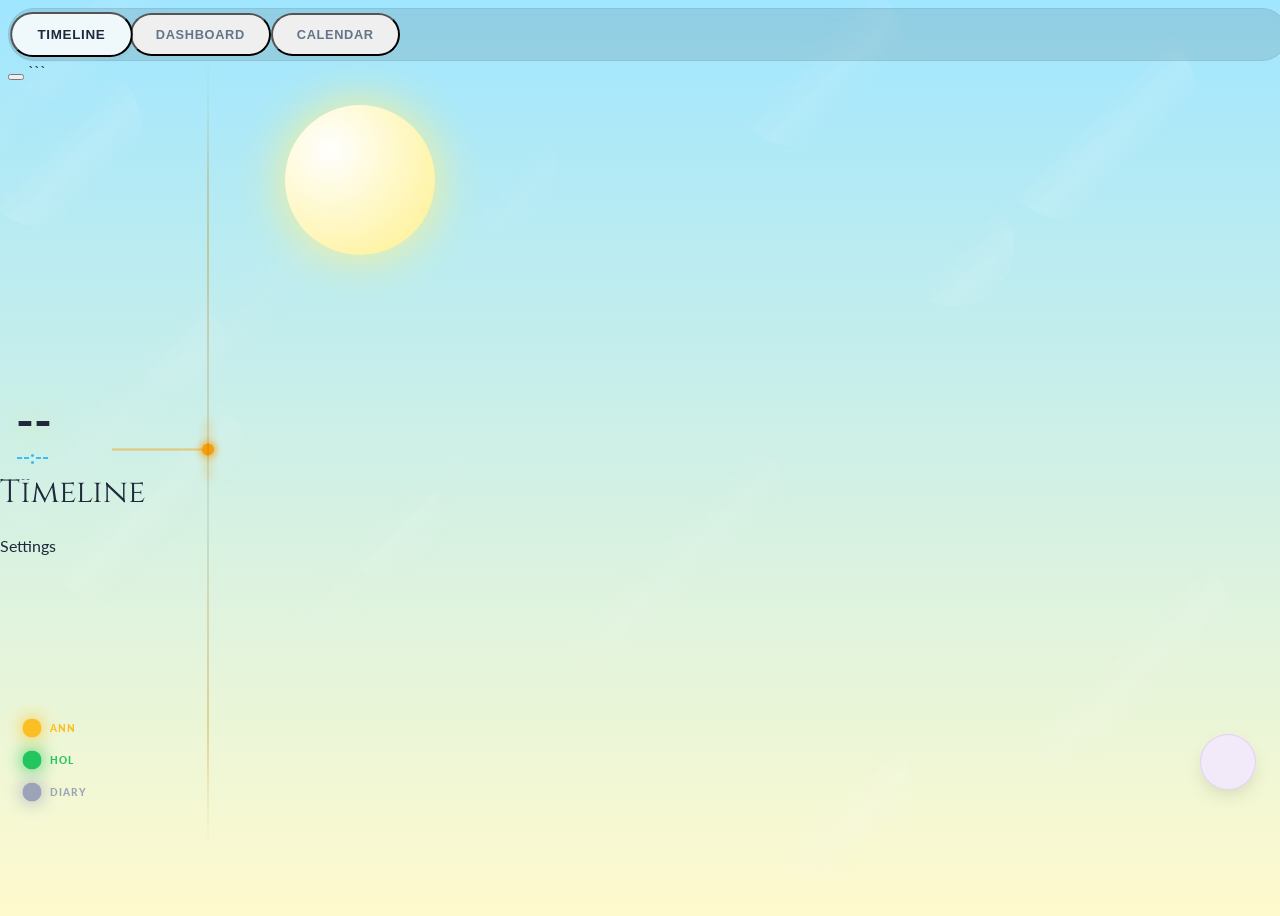
==== index.html @ 4c0bd3fd "Add files via upload" ====
<!DOCTYPE html>
<html lang="zh-CN" class="overflow-x-hidden">
<head>
    <meta charset="UTF-8">
    <meta name="viewport" content="width=device-width, initial-scale=1.0, maximum-scale=1.0, user-scalable=no, viewport-fit=cover">
    <meta name="theme-color" content="#0077be">
    <title>Timeline Flow</title>
    <script src="lib/tailwindcss.js"></script>

    <link href="https://fonts.googleapis.com/css2?family=Cinzel:wght@400;700&family=Lato:wght@300;400;700;900&family=Noto+Sans+SC:wght@300;400;700&family=Ma+Shan+Zheng&display=swap" rel="stylesheet">
    
    <script src="lib/lucide.js"></script>
    <script src="lib/marked.min.js"></script>
    <script src="lib/lunar.js"></script>
    <script src="lib/html2pdf.bundle.min.js"></script>
    
    <link rel="stylesheet" href="style.css">
<base target="_blank">
<base target="_blank">
</head>
<body class="antialiased h-screen flex flex-col select-none" data-theme="day">

    <canvas id="world-canvas"></canvas>
    <div class="orbit-wrapper"><div id="orbit-wheel" class="orbit-wheel"><div class="celestial-body sun-body"></div><div class="celestial-body moon-body"><div class="crescent-shape"></div></div></div></div>

    <header class="fixed top-0 w-full h-20 z-50 flex items-center justify-center px-4 bg-gradient-to-b from-[rgba(255,255,255,0.1)] to-transparent backdrop-blur-[2px]">
        <div class="nav-capsule shadow-lg">
            <button onclick="UI.switchView('timeline')" id="btn-timeline" class="nav-btn active" data-i18n="nav_timeline">TIMELINE</button>
            <button onclick="UI.switchView('dashboard')" id="btn-dashboard" class="nav-btn" data-i18n="nav_dashboard">DASHBOARD</button>
            <button onclick="UI.switchView('calendar')" id="btn-calendar" class="nav-btn" data-i18n="nav_calendar">CALENDAR</button>
        </div>
    </header>

    <div id="focus-hud">
        <div class="hud-day" id="hud-day">--</div>
        <div class="hud-time-wrapper"><div class="hud-time" id="hud-time">--:--</div></div>
        <div class="hud-meta" id="hud-month-year">---</div>
    </div>

    <div id="filter-fab-group">
        <div class="filter-row" onclick="UI.toggleFilter('anni')"><div class="filter-dot f-anni active"></div><span class="filter-label label-anni" data-i18n="filter_anni">ANN</span></div>
        <div class="filter-row" onclick="UI.toggleFilter('holiday')"><div class="filter-dot f-holiday active"></div><span class="filter-label label-holiday" data-i18n="filter_holiday">HOL</span></div>
        <div class="filter-row" onclick="UI.toggleFilter('normal')"><div class="filter-dot f-normal active"></div><span class="filter-label label-normal" data-i18n="filter_diary">DIARY</span></div>
    </div>

    <div id="center-guide-layer"><div class="guide-beam"></div><div class="guide-cursor" id="beam-cursor"></div></div>

    <div id="export-bar" class="fixed bottom-24 left-1/2 -translate-x-1/2 z-[60] hidden animate-in slide-in-from-bottom-4 flex gap-2">
        <div class="flex gap-1 bg-[var(--text)] p-1.5 rounded-full shadow-2xl">
            <button onclick="UI.exportSelectedMarkdown()" class="text-[var(--card-bg)] px-4 py-2 rounded-full font-bold flex items-center gap-2 hover:bg-white/20 transition-colors text-xs uppercase tracking-wider">
                <i data-lucide="file-code" class="w-4 h-4"></i> MD <span id="selected-count" class="bg-[var(--primary)] text-white text-[9px] px-1.5 py-0.5 rounded-full ml-1">0</span>
            </button>
        </div>
        <div class="flex gap-1 bg-red-500 p-1.5 rounded-full shadow-2xl">
            <button onclick="UI.deleteSelectedEntries()" class="text-white px-4 py-2 rounded-full font-bold flex items-center gap-2 hover:bg-red-600 transition-colors text-xs uppercase tracking-wider">
                <i data-lucide="trash-2" class="w-4 h-4"></i>
            </button>
        </div>
    </div>

    <main id="main-container" class="flex-1 relative z-10 overflow-y-auto overflow-x-hidden">
        <div class="w-full px-0 relative min-h-full pb-32">
            
            <div id="view-timeline" class="active-view relative">
                <div id="future-placeholder" class="list-placeholder"><span data-i18n="future">Future Unwritten</span></div>
                <div class="timeline-rail-outer"><div class="timeline-rail-container"><div class="rail-center-glow"></div><div class="timeline-rail-line"></div><div class="timeline-rail-flow"></div></div></div>
                <div id="diary-list" class="relative"><div id="task-lines-layer" class="absolute top-0 left-0 w-full h-full pointer-events-none z-0"></div></div>
                <div id="origin-placeholder" class="list-placeholder"><span data-i18n="origin">The Beginning</span></div>
            </div>

            <div id="view-dashboard" class="hidden-view pt-24 pb-12">
                <div class="max-w-2xl mx-auto px-4">
                    <h2 class="text-2xl font-bold mb-4 text-[var(--text)]" data-i18n="dashboard_title">Life Rhythm</h2>
                    <div class="dashboard-grid mb-8">
                        <div class="stat-card" style="--stat-accent: #ef4444;">
                            <div class="stat-label text-[#ef4444]"><i data-lucide="flame" class="inline w-3 h-3 mr-1"></i> <span data-i18n="cat_exercise">Exercise</span></div>
                            <div class="stat-value" id="stat-exercise">--</div>
                            <div class="stat-chart-bar"><div class="stat-chart-fill bg-[#ef4444]" id="bar-exercise"></div></div>
                            <div class="text-[10px] text-right mt-1 opacity-50"><span data-i18n="lbl_target">Target</span>: <span id="target-exercise-disp">60</span>m</div>
                        </div>
                        <div class="stat-card" style="--stat-accent: #3b82f6;">
                            <div class="stat-label text-[#3b82f6]"><i data-lucide="moon" class="inline w-3 h-3 mr-1"></i> <span data-i18n="cat_sleep">Sleep</span></div>
                            <div class="stat-value" id="stat-sleep">--</div>
                            <div class="stat-chart-bar"><div class="stat-chart-fill bg-[#3b82f6]" id="bar-sleep"></div></div>
                            <div class="text-[10px] text-right mt-1 opacity-50"><span data-i18n="lbl_target">Target</span>: <span id="target-sleep-disp">8</span>h</div>
                        </div>
                        <div class="stat-card" style="--stat-accent: #10b981;">
                            <div class="stat-label text-[#10b981]"><i data-lucide="zap" class="inline w-3 h-3 mr-1"></i> <span data-i18n="cat_focus">Focus</span></div>
                            <div class="stat-value" id="stat-focus">--</div>
                            <div class="stat-chart-bar"><div class="stat-chart-fill bg-[#10b981]" id="bar-focus"></div></div>
                            <div class="text-[10px] text-right mt-1 opacity-50"><span data-i18n="lbl_target">Target</span>: <span id="target-focus-disp">240</span>m</div>
                        </div>
                        <div class="stat-card" style="--stat-accent: #a855f7;">
                            <div class="stat-label text-[#a855f7]"><i data-lucide="flower" class="inline w-3 h-3 mr-1"></i> <span data-i18n="cat_meditation">Meditation</span></div>
                            <div class="stat-value" id="stat-meditation">--</div>
                            <div class="stat-chart-bar"><div class="stat-chart-fill bg-[#a855f7]" id="bar-meditation"></div></div>
                            <div class="text-[10px] text-right mt-1 opacity-50"><span data-i18n="lbl_target">Target</span>: <span id="target-meditation-disp">30</span>m</div>
                        </div>
                    </div>
                    <div class="bg-[var(--card-bg)] rounded-xl p-6 border border-[var(--line)] shadow-lg backdrop-blur-xl mb-8">
                        <div class="flex justify-between items-center mb-6 border-b border-[var(--line)] pb-2">
                            <h3 class="text-lg font-bold text-[var(--text)] flex items-center gap-2"><i data-lucide="utensils" class="w-5 h-5 text-orange-500"></i> <span data-i18n="stat_nutrition">Nutrition</span></h3>
                            <div class="text-right"><div class="text-[10px] text-[var(--text-sec)] uppercase font-bold"><span data-i18n="lbl_target">Target</span> / <span data-i18n="lbl_actual">Actual</span></div><div class="text-xs font-bold font-num"><span class="opacity-50" id="target-calories-disp">2000</span> / <span class="text-orange-500" id="stat-calories-total">0</span> kcal</div></div>
                        </div>
                        <div class="h-40 flex items-end gap-2 relative" id="calorie-chart">
                             <div class="absolute left-0 w-full border-t border-dashed border-red-400 opacity-50 z-0" style="bottom: 0; height: 1px; pointer-events: none;" id="cal-target-line"></div>
                        </div>
                    </div>
                    <h2 class="text-2xl font-bold mb-4 text-[var(--text)]" data-i18n="dashboard_tasks">Pending Tasks</h2>
                    <div id="dashboard-todo-list" class="bg-[var(--card-bg)] rounded-xl p-4 border border-[var(--line)] shadow-lg backdrop-blur-xl min-h-[100px]"></div>
                </div>
            </div>

            <div id="view-calendar" class="hidden-view pb-12 pt-24 px-4">
                <div class="bg-[var(--card-bg)] max-w-3xl mx-auto rounded-2xl p-4 shadow-xl border border-[var(--card-border)] min-h-[50vh] flex flex-col">
                    <div class="flex justify-between items-center mb-6">
                        <div class="nav-capsule scale-90">
                             <button onclick="UI.switchSubView('grid')" id="btn-sub-grid" class="nav-btn active"><i data-lucide="calendar" class="w-4 h-4"></i></button>
                             <button onclick="UI.switchSubView('gallery')" id="btn-sub-gallery" class="nav-btn"><i data-lucide="image" class="w-4 h-4"></i></button>
                             <button onclick="UI.switchSubView('data')" id="btn-sub-data" class="nav-btn"><i data-lucide="database" class="w-4 h-4"></i></button>
                         </div>
                    </div>
                    
                    <div id="calendar-container">
                        <div class="flex justify-between items-center mb-4 border-b border-[var(--line)] pb-4">
                            <button onclick="UI.changeMonth(-1)"><i data-lucide="chevron-left" class="w-6 h-6 text-[var(--text)]"></i></button>
                            <div class="text-center" onclick="UI.resetCalendarToday()">
                                <h2 class="text-3xl font-bold text-[var(--primary)]" id="cal-month-display">Nov</h2>
                                <div class="text-xs font-num text-[var(--text-sec)] tracking-widest" id="cal-year-display">2025</div>
                            </div>
                            <button onclick="UI.changeMonth(1)"><i data-lucide="chevron-right" class="w-6 h-6 text-[var(--text)]"></i></button>
                        </div>
                        <div class="grid grid-cols-7 gap-2 text-center mb-2 text-[10px] font-bold text-[var(--text-sec)] opacity-50"><span>S</span><span>M</span><span>T</span><span>W</span><span>T</span><span>F</span><span>S</span></div>
                        <div class="grid grid-cols-7 gap-2" id="calendar-grid"></div>
                    </div>

                    <div id="gallery-container" class="hidden">
                        <div id="gallery-grid-view" class="grid grid-cols-3 gap-3"></div>
                        <div id="gallery-empty" class="text-center py-12 text-[var(--text-sec)] hidden"><p class="italic opacity-70 text-sm" data-i18n="empty_gallery">No images.</p></div>
                    </div>

                    <div id="data-container" class="hidden flex-1">
                        <h3 class="font-bold text-lg mb-4 text-[var(--text)]" data-i18n="data_title">Data Center</h3>
                        <div class="grid grid-cols-2 gap-4 mb-6">
                            <button onclick="DataManager.exportBackup()" class="p-4 bg-[var(--line)] rounded-xl flex flex-col items-center justify-center gap-2 hover:bg-[var(--primary)] hover:text-white transition-colors"><i data-lucide="download" class="w-6 h-6"></i><span class="text-xs font-bold uppercase" data-i18n="btn_backup">Backup JSON</span></button>
                            <button onclick="document.getElementById('backup-input').click()" class="p-4 bg-[var(--line)] rounded-xl flex flex-col items-center justify-center gap-2 hover:bg-[var(--primary)] hover:text-white transition-colors"><i data-lucide="upload" class="w-6 h-6"></i><span class="text-xs font-bold uppercase" data-i18n="btn_restore">Restore JSON</span></button>
                            <input type="file" id="backup-input" class="hidden" onchange="DataManager.importBackup(this)">
                        </div>
                        <div class="flex justify-between items-center mb-2 border-b border-[var(--line)] pb-2">
                            <span class="text-xs font-bold text-[var(--text-sec)] uppercase tracking-wider" data-i18n="label_all_entries">All Entries</span>
                            <button onclick="UI.toggleSelectionMode()" class="bg-[var(--text)] text-[var(--card-bg)] text-xs px-3 py-1 rounded-full font-bold flex items-center gap-1" id="btn-select-mode"><i data-lucide="check-square" class="w-3 h-3"></i> <span id="select-btn-text" data-i18n="btn_select">Select</span></button>
                        </div>
                        <div id="archive-list" class="space-y-2 max-h-[40vh] overflow-y-auto pr-2"></div>
                    </div>
                </div>
            </div>

            <div id="page-footer" class="w-full mt-48 py-12 flex flex-col items-center justify-center gap-3 opacity-40 hover:opacity-100 transition-opacity cursor-pointer group" onclick="UI.openInfo()">
                <div class="flex items-center gap-2">
                   <i data-lucide="hourglass" class="w-4 h-4 text-[var(--text)] group-hover:text-[var(--primary)] transition-colors"></i>
                   <h1 class="text-sm font-logo font-bold tracking-[0.3em] uppercase text-[var(--text)] group-hover:text-[var(--primary)] transition-colors">Timeline</h1>
               </div>
               <div class="flex flex-col items-center gap-1 mt-2">
                   <div class="w-8 h-[1px] bg-[var(--text)] opacity-20 group-hover:w-12 transition-all duration-500"></div>
                   <div class="flex items-center gap-2 mt-2 text-[var(--text-sec)] group-hover:text-[var(--text)]">
                       <i data-lucide="settings" class="w-4 h-4"></i>
                       <span class="text-[10px] uppercase font-bold tracking-wider" data-i18n="info_title">Settings</span>
                   </div>
               </div>
           </div>

        </div>
    </main>

    <div id="prompt-bubble" class="hidden">What's on your mind?</div>
    
   <button onclick="UI.openWeeklySummary()" class="fab-glass fab-glass-purple animate-pulse-slow group">
        <i data-lucide="sparkles" class="w-6 h-6 group-hover:animate-spin-slow"></i>
    </button>

    <button onclick="UI.openEditor()" class="fab-btn fixed bottom-8 right-6 w-14 h-14 bg-[var(--primary)] text-white rounded-full shadow-xl flex items-center justify-center z-40 active:scale-90 transition-transform">
        <i data-lucide="pen-tool" class="w-6 h-6"></i>
    </button>

  <div id="editor-modal" class="modal-overlay fixed inset-0 hidden z-50 flex items-end sm:items-center justify-center">
        <div class="absolute inset-0 bg-black/20 backdrop-blur-sm" onclick="UI.closeEditor()"></div>
        
        <div class="modal-content w-full h-[92vh] sm:h-[85vh] sm:max-w-2xl sm:rounded-2xl shadow-2xl flex flex-col relative z-10 transition-transform transform translate-y-full" id="editor-panel">
            
            <div class="flex justify-between items-center p-4 border-b border-[var(--line)] bg-[var(--card-bg)]/95 backdrop-blur z-20 rounded-t-2xl">
                <button onclick="UI.closeEditor()" class="p-2 hover:bg-[var(--line)] rounded-full transition-colors"><i data-lucide="x" class="w-5 h-5 text-[var(--text-sec)]"></i></button>
                <button onclick="DataManager.saveFromEditor()" class="text-white bg-[var(--primary)] px-6 py-1.5 rounded-full text-xs font-bold uppercase tracking-wider shadow-lg hover:shadow-xl hover:scale-105 transition-all" data-i18n="btn_save">Save</button>
            </div>

            <div class="p-6 flex-1 overflow-y-auto relative no-scrollbar">
                
                <input type="hidden" id="editor-id">
                <input type="number" id="editor-calories" class="hidden">
                <div class="hidden">
                    <button id="type-diary" onclick="UI.setEditorType('diary')"></button>
                    <button id="type-task" onclick="UI.setEditorType('task')"></button>
                    <button id="type-anni" onclick="UI.setEditorType('anni')"></button>
                    <input id="editor-entry-type" value="diary">
                    <div id="task-settings"><select id="editor-recurrence"><option value="none">None</option></select></div>
                </div>

                <input id="editor-title" type="text" placeholder="Title..." class="w-full bg-transparent text-3xl font-bold mb-4 outline-none text-[var(--text)] font-display placeholder:text-[var(--text)]/20 text-left" data-placeholder="ph_title">
                
                <div class="flex items-center gap-3 mb-6">
                    <div class="relative flex items-center gap-2 bg-[var(--line)]/50 px-3 py-1.5 rounded-lg font-num font-bold text-[var(--text-sec)] text-xs hover:bg-[var(--line)] transition-colors cursor-pointer group">
                        <i data-lucide="calendar" class="w-3.5 h-3.5 opacity-50 group-hover:text-[var(--primary)]"></i>
                        <input type="date" id="editor-date" class="bg-transparent border-none outline-none cursor-pointer text-[var(--text)] p-0 font-bold font-sans">
                    </div>
                    <div class="relative flex items-center gap-2 bg-[var(--line)]/50 px-3 py-1.5 rounded-lg font-num font-bold text-[var(--text-sec)] text-xs hover:bg-[var(--line)] transition-colors cursor-pointer group">
                        <i data-lucide="clock" class="w-3.5 h-3.5 opacity-50 group-hover:text-[var(--primary)]"></i>
                        <input type="time" id="editor-time" class="bg-transparent border-none outline-none cursor-pointer text-[var(--primary)] p-0 font-bold font-sans">
                    </div>
                </div>

                <div class="flex flex-wrap items-end mb-4 pb-4 border-b border-[var(--line)]/50 gap-4">
                    
                    <div class="flex flex-col gap-3 mr-auto">
                        
                        <div class="flex items-center gap-3">
                            <span class="text-[10px] font-bold text-[var(--text-sec)] uppercase tracking-wider w-8 opacity-50">Wea</span>
                            <div class="flex gap-1">
                                <button onclick="UI.selectWeather('sun')" class="weather-btn w-8 h-8 rounded-lg flex items-center justify-center transition-all hover:bg-[var(--line)]" id="weather-sun"><i data-lucide="sun" class="w-4 h-4 text-orange-400"></i></button>
                                <button onclick="UI.selectWeather('cloud')" class="weather-btn w-8 h-8 rounded-lg flex items-center justify-center transition-all hover:bg-[var(--line)]" id="weather-cloud"><i data-lucide="cloud" class="w-4 h-4 text-sky-400"></i></button>
                                <button onclick="UI.selectWeather('rain')" class="weather-btn w-8 h-8 rounded-lg flex items-center justify-center transition-all hover:bg-[var(--line)]" id="weather-rain"><i data-lucide="cloud-rain" class="w-4 h-4 text-indigo-400"></i></button>
                            </div>
                        </div>

                        <div class="flex items-center gap-3">
                            <span class="text-[10px] font-bold text-[var(--text-sec)] uppercase tracking-wider w-8 opacity-50">Mood</span>
                            <div class="flex gap-1">
                                <button onclick="UI.selectMood('smile')" class="mood-btn w-8 h-8 rounded-lg flex items-center justify-center transition-all hover:bg-[var(--line)]" id="mood-smile"><i data-lucide="smile" class="w-4 h-4 text-amber-500"></i></button>
                                <button onclick="UI.selectMood('meh')" class="mood-btn w-8 h-8 rounded-lg flex items-center justify-center transition-all hover:bg-[var(--line)]" id="mood-meh"><i data-lucide="meh" class="w-4 h-4 text-slate-400"></i></button>
                                <button onclick="UI.selectMood('frown')" class="mood-btn w-8 h-8 rounded-lg flex items-center justify-center transition-all hover:bg-[var(--line)]" id="mood-frown"><i data-lucide="frown" class="w-4 h-4 text-blue-500"></i></button>
                                <button onclick="UI.selectMood('heart')" class="mood-btn w-8 h-8 rounded-lg flex items-center justify-center transition-all hover:bg-[var(--line)]" id="mood-heart"><i data-lucide="heart" class="w-4 h-4 text-pink-500"></i></button>
                            </div>
                        </div>
                    </div>

                    <button onclick="DataManager.fetchInspiration()" class="flex items-center gap-1.5 px-4 py-2 rounded-xl bg-purple-50 text-purple-600 border border-purple-100 hover:bg-purple-100 transition-colors shadow-sm active:scale-95 h-fit self-end">
                        <i data-lucide="sparkles" class="w-4 h-4"></i>
                        <span class="text-xs font-bold">Inspire AI</span>
                    </button>
                </div>
                
                <div class="border border-[var(--line)] rounded-xl overflow-hidden bg-[var(--card-bg)] shadow-sm flex flex-col">
                    
                  <div id="editor-toolbar" class="flex items-center gap-1 p-2 bg-[var(--line)]/30 border-b border-[var(--line)] overflow-x-auto">
                        <button onclick="UI.execCmd('bold')" class="tool-btn" title="Bold"><i data-lucide="bold" class="w-3.5 h-3.5"></i></button>
                        <button onclick="UI.execCmd('italic')" class="tool-btn" title="Italic"><i data-lucide="italic" class="w-3.5 h-3.5"></i></button>
                        <button onclick="UI.insertText('# ')" class="tool-btn" title="Heading"><i data-lucide="heading" class="w-3.5 h-3.5"></i></button>
                        <button onclick="UI.insertText('> ')" class="tool-btn" title="Quote"><i data-lucide="quote" class="w-3.5 h-3.5"></i></button>
                        
                        <div class="w-[1px] h-4 bg-[var(--text)]/20 mx-2"></div>

                        <button onclick="document.getElementById('inline-img-input').click()" class="tool-btn text-blue-600 hover:bg-blue-50" title="Insert Image">
                            <i data-lucide="image" class="w-3.5 h-3.5"></i>
                        </button>
                        
                        <button onclick="UI.togglePreviewMode()" id="btn-preview-toggle" class="tool-btn ml-auto hover:bg-purple-100 hover:text-purple-600 transition-colors" title="Preview Markdown Effect">
                            <i data-lucide="eye" class="w-3.5 h-3.5"></i>
                        </button>
                    </div>

                    <div id="editor-content" contenteditable="true" class="w-full min-h-[45vh] bg-transparent p-4 outline-none text-[var(--text)] leading-loose font-sans text-base whitespace-pre-wrap"></div>
                    
                    <div id="editor-md-preview" class="hidden w-full min-h-[45vh] bg-transparent p-4 outline-none text-[var(--text)] leading-loose font-sans text-base md-render overflow-y-auto"></div>
                    <div id="editor-content" contenteditable="true" class="w-full min-h-[45vh] bg-transparent p-4 outline-none text-[var(--text)] leading-loose font-sans text-base whitespace-pre-wrap"></div>
                </div>

            </div>
            
            <input type="file" id="inline-img-input" accept="image/*" class="hidden" onchange="UI.handleInlineImage(this)">
        </div>
    </div>
    ```

    <div id="info-modal" class="hidden fixed inset-0 z-[60] flex items-center justify-center p-4">
        <div class="absolute inset-0 bg-black/50 backdrop-blur-sm" onclick="UI.closeInfo()"></div>
        
        <div class="bg-[var(--card-bg)] w-full max-w-md p-0 rounded-3xl relative z-10 border border-[var(--card-border)] shadow-2xl flex flex-col h-[85vh] overflow-hidden">
            
            <div class="p-5 border-b border-[var(--line)] flex justify-between items-center bg-[var(--card-bg)]/95 backdrop-blur z-20">
                <h2 class="text-lg font-bold text-[var(--text)] tracking-wider flex items-center gap-2">
                    <i data-lucide="book-open" class="w-4 h-4 opacity-50"></i>
                    <span data-i18n="info_title">Grimoire & Settings</span>
                </h2>
                <button onclick="UI.closeInfo()" class="p-2 hover:bg-[var(--line)] rounded-full transition-colors"><i data-lucide="x" class="w-5 h-5"></i></button>
            </div>

            <div class="p-6 flex-1 overflow-y-auto text-[var(--text)] no-scrollbar">
                
                <div class="flex justify-center gap-3 mb-8">
                    <button onclick="UI.setLanguage('en')" class="px-6 py-1.5 rounded-full border border-[var(--line)] hover:bg-[var(--primary)] hover:text-white text-xs font-bold transition-all" id="lang-en">English</button>
                    <button onclick="UI.setLanguage('zh')" class="px-6 py-1.5 rounded-full border border-[var(--line)] hover:bg-[var(--primary)] hover:text-white text-xs font-bold transition-all" id="lang-zh">中文</button>
                </div>

                <div class="flex flex-col items-center justify-center mb-10 mt-2">
                    <div class="relative w-16 h-16 flex items-center justify-center mb-3 group cursor-pointer">
                        <div class="absolute inset-0 rounded-full border-2 border-[var(--primary)] opacity-20 group-hover:scale-110 transition-transform duration-1000"></div>
                        <div class="absolute inset-0 rounded-full border border-[var(--primary)] opacity-40 animate-pulse-slow"></div>
                        <div class="absolute inset-2 rounded-full bg-[var(--card-bg)] shadow-sm flex items-center justify-center z-10">
                            <i data-lucide="hourglass" class="w-6 h-6 text-[var(--primary)]"></i>
                        </div>
                    </div>
                    <h1 class="font-logo text-2xl font-bold text-[var(--text)] tracking-[0.3em] uppercase">Timeline</h1>
                    <div class="w-8 h-[1px] bg-[var(--primary)] opacity-30 my-2"></div>
                    <p class="text-[9px] font-serif text-[var(--text-sec)] uppercase tracking-[0.3em]">The Grimoire of Now</p>
                </div>

                <div id="guide-zh" class="space-y-8 font-sans text-sm leading-relaxed hidden">
                    
                    <div class="p-5 rounded-2xl bg-gradient-to-br from-[var(--card-bg)] to-[var(--line)]/50 border border-[var(--line)] shadow-sm text-center relative overflow-hidden">
                        <div class="absolute top-0 left-0 w-full h-1 bg-[var(--primary)] opacity-50"></div>
                        <h3 class="font-logo font-bold text-base text-[var(--primary)] mb-3 tracking-widest">你好，时空旅人</h3>
                        <p class="opacity-80 text-xs leading-loose text-justify indent-0 px-2">
                            听我说，这不仅仅是个日记本。这是一条<strong>河</strong>。<br><br>
                            这里没有翻页的哗啦声，只有时间像水一样流过。你看，当窗外天亮时，这里也会升起晨雾；夜深了，这里也会点亮星空。它就像你的影子，默默陪着你呼吸。别把它当成任务，想写就写，把那些闪闪发光的瞬间丢进河里，它们不会丢，只是流向了未来。
                        </p>
                    </div>

                    <div class="p-4 rounded-2xl bg-[var(--line)]/30 border border-[var(--line)]">
                        <h3 class="flex items-center gap-2 font-bold text-[var(--text)] mb-4 text-xs uppercase tracking-wider opacity-70"><i data-lucide="feather" class="w-3.5 h-3.5"></i> 书写魔法 (Writing Spells)</h3>
                        <div class="space-y-3">
                            <div class="flex gap-3 items-start">
                                <div class="w-6 h-6 rounded-full bg-[var(--primary)]/10 flex items-center justify-center shrink-0 mt-0.5"><span class="text-[10px] font-bold text-[var(--primary)]">1</span></div>
                                <div class="text-xs opacity-80 leading-relaxed">
                                    <strong>所见即所得：</strong> 别管排版，打字就好。想大声说话？加个井号 <code class="bg-black/5 px-1 rounded">#</code>。想引用谁的诗？加个箭头 <code class="bg-black/5 px-1 rounded">></code>。字会自动变好看。
                                </div>
                            </div>
                            <div class="flex gap-3 items-start">
                                <div class="w-6 h-6 rounded-full bg-[var(--primary)]/10 flex items-center justify-center shrink-0 mt-0.5"><span class="text-[10px] font-bold text-[var(--primary)]">2</span></div>
                                <div class="text-xs opacity-80 leading-relaxed">
                                    <strong>定格瞬间：</strong> 点那个 <i data-lucide="image" class="w-3 h-3 inline"></i> 图标，把照片贴进去。第一张照片会自动变成这段记忆的“封面”，在时间轴上闪闪发光。
                                </div>
                            </div>
                            <div class="flex gap-3 items-start">
                                <div class="w-6 h-6 rounded-full bg-purple-100 flex items-center justify-center shrink-0 mt-0.5"><span class="text-[10px] font-bold text-purple-600">3</span></div>
                                <div class="text-xs opacity-80 leading-relaxed">
                                    <strong>灵感涌现：</strong> 提笔忘字？点一下紫色的 <span class="text-purple-500 font-bold">Inspire AI</span>。它会看看现在的天气，感应你的心情，然后像个老友一样，替你写下第一句温暖的开场白。
                                </div>
                            </div>
                        </div>
                    </div>

                    <div class="border border-[var(--line)] rounded-xl overflow-hidden bg-[var(--card-bg)]">
                        <div class="bg-[var(--line)]/30 p-2 text-center text-[10px] font-bold text-[var(--text-sec)] uppercase tracking-widest">咒语速查表</div>
                        <div class="grid grid-cols-3 text-xs divide-x divide-[var(--line)] border-t border-[var(--line)]">
                            <div class="p-2 bg-[var(--line)]/10 text-center opacity-50 font-bold">你输入...</div>
                            <div class="p-2 bg-[var(--line)]/10 text-center opacity-50 font-bold">魔法效果</div>
                            <div class="p-2 bg-[var(--line)]/10 text-center opacity-50 font-bold">样子</div>
                            
                            <div class="p-3 text-center font-mono"><span class="text-[var(--primary)]">#</span> 标题</div>
                            <div class="p-3 text-center opacity-80">变成大标题</div>
                            <div class="p-3 text-center font-bold text-base">标题</div>

                            <div class="p-3 text-center font-mono"><span class="text-[var(--primary)]">></span> 金句</div>
                            <div class="p-3 text-center opacity-80">变成引用</div>
                            <div class="p-3 text-center italic opacity-60 border-l-2 border-gray-400 pl-2">金句</div>

                            <div class="p-3 text-center font-mono"><span class="text-[var(--primary)]">**</span>重点<span class="text-[var(--primary)]">**</span></div>
                            <div class="p-3 text-center opacity-80">变成加粗</div>
                            <div class="p-3 text-center font-black">重点</div>
                        </div>
                    </div>

                    <div class="relative group overflow-hidden rounded-2xl shadow-lg cursor-pointer transition-transform hover:scale-[1.01]">
                        <div class="absolute inset-0 bg-gradient-to-br from-indigo-900 via-purple-900 to-slate-900 opacity-95 z-0"></div>
                        <div class="absolute -top-10 -right-10 w-40 h-40 bg-purple-500 rounded-full mix-blend-overlay filter blur-[50px] opacity-30 animate-pulse-slow"></div>
                        
                        <div class="relative z-10 p-6 text-white/90">
                            <div class="flex items-center justify-between mb-4">
                                <div class="flex items-center gap-2">
                                    <div class="p-1.5 bg-white/10 rounded-lg border border-white/10"><i data-lucide="moon" class="w-4 h-4 text-yellow-200"></i></div>
                                    <h3 class="font-logo font-bold tracking-widest text-white text-sm">THE ORACLE</h3>
                                </div>
                                <span class="text-[10px] bg-white/10 px-2 py-1 rounded-full text-purple-200">每周日开启</span>
                            </div>
                            
                            <p class="text-xs leading-loose font-serif opacity-80 mb-4">
                                在数据深处，住着一位无形的智者。当你迷茫时，点击右下角的 <span class="inline-block px-1.5 bg-white/20 rounded text-white font-bold">✨</span> 召唤它。它会读取星象与你的记录，为你指引方向。
                            </p>
                            
                            <div class="grid grid-cols-3 gap-2 text-[10px] opacity-70 text-center">
                                <div class="bg-white/5 p-2 rounded border border-white/5">
                                    <div class="text-lg mb-1">🔮</div>
                                    <div>占星女巫</div>
                                </div>
                                <div class="bg-white/5 p-2 rounded border border-white/5">
                                    <div class="text-lg mb-1">☯️</div>
                                    <div>东方隐士</div>
                                </div>
                                <div class="bg-white/5 p-2 rounded border border-white/5">
                                    <div class="text-lg mb-1">🧬</div>
                                    <div>人生导师</div>
                                </div>
                            </div>
                        </div>
                    </div>
                </div>

                <div id="guide-en" class="space-y-8 font-sans text-sm leading-relaxed hidden">
                    
                    <div class="p-5 rounded-2xl bg-gradient-to-br from-[var(--card-bg)] to-[var(--line)]/50 border border-[var(--line)] shadow-sm text-center relative overflow-hidden">
                        <div class="absolute top-0 left-0 w-full h-1 bg-[var(--primary)] opacity-50"></div>
                        <h3 class="font-logo font-bold text-base text-[var(--primary)] mb-3 tracking-widest">Hello, Traveler</h3>
                        <p class="opacity-80 text-xs leading-loose text-justify px-2">
                            Listen closely. This isn't just a notepad. It's a <strong>River</strong>.<br><br>
                            There are no pages to turn, only time flowing endlessly. Watch the sky—when it's dawn outside, the mist rises here too. When night falls, the stars awake. It breathes with you. Don't treat it like a chore. Just cast your moments into the stream; they aren't lost, they simply flow into your future.
                        </p>
                    </div>

                    <div class="p-4 rounded-2xl bg-[var(--line)]/30 border border-[var(--line)]">
                        <h3 class="flex items-center gap-2 font-bold text-[var(--text)] mb-4 text-xs uppercase tracking-wider opacity-70"><i data-lucide="feather" class="w-3.5 h-3.5"></i> Writing Spells</h3>
                        <div class="space-y-3">
                            <div class="flex gap-3 items-start">
                                <div class="w-6 h-6 rounded-full bg-[var(--primary)]/10 flex items-center justify-center shrink-0 mt-0.5"><span class="text-[10px] font-bold text-[var(--primary)]">1</span></div>
                                <div class="text-xs opacity-80 leading-relaxed">
                                    <strong>Just Write:</strong> Want to shout? Add a hash <code class="bg-black/5 px-1 rounded">#</code>. Want to whisper a quote? Use a beak <code class="bg-black/5 px-1 rounded">></code>. The magic handles the rest.
                                </div>
                            </div>
                            <div class="flex gap-3 items-start">
                                <div class="w-6 h-6 rounded-full bg-[var(--primary)]/10 flex items-center justify-center shrink-0 mt-0.5"><span class="text-[10px] font-bold text-[var(--primary)]">2</span></div>
                                <div class="text-xs opacity-80 leading-relaxed">
                                    <strong>Capture:</strong> Click <i data-lucide="image" class="w-3 h-3 inline"></i> to pin a photo. The first one becomes the cover of this memory.
                                </div>
                            </div>
                            <div class="flex gap-3 items-start">
                                <div class="w-6 h-6 rounded-full bg-purple-100 flex items-center justify-center shrink-0 mt-0.5"><span class="text-[10px] font-bold text-purple-600">3</span></div>
                                <div class="text-xs opacity-80 leading-relaxed">
                                    <strong>Inspiration:</strong> Stuck? Click the purple <span class="text-purple-500 font-bold">Inspire AI</span>. It senses the weather and your mood, then writes a warm opening line for you, like an old friend.
                                </div>
                            </div>
                        </div>
                    </div>

                    <div class="border border-[var(--line)] rounded-xl overflow-hidden bg-[var(--card-bg)]">
                        <div class="bg-[var(--line)]/30 p-2 text-center text-[10px] font-bold text-[var(--text-sec)] uppercase tracking-widest">Spellbook Cheat Sheet</div>
                        <div class="grid grid-cols-3 text-xs divide-x divide-[var(--line)] border-t border-[var(--line)]">
                            <div class="p-2 bg-[var(--line)]/10 text-center opacity-50 font-bold">You Type</div>
                            <div class="p-2 bg-[var(--line)]/10 text-center opacity-50 font-bold">Effect</div>
                            <div class="p-2 bg-[var(--line)]/10 text-center opacity-50 font-bold">Result</div>
                            
                            <div class="p-3 text-center font-mono"><span class="text-[var(--primary)]">#</span> Text</div>
                            <div class="p-3 text-center opacity-80">Big Title</div>
                            <div class="p-3 text-center font-bold text-base">Title</div>

                            <div class="p-3 text-center font-mono"><span class="text-[var(--primary)]">></span> Text</div>
                            <div class="p-3 text-center opacity-80">Quote Block</div>
                            <div class="p-3 text-center italic opacity-60 border-l-2 border-gray-400 pl-2">Quote</div>

                            <div class="p-3 text-center font-mono"><span class="text-[var(--primary)]">**</span>Text<span class="text-[var(--primary)]">**</span></div>
                            <div class="p-3 text-center opacity-80">Bold</div>
                            <div class="p-3 text-center font-black">Bold</div>
                        </div>
                    </div>

                    <div class="relative group overflow-hidden rounded-2xl shadow-lg cursor-pointer transition-transform hover:scale-[1.01]">
                        <div class="absolute inset-0 bg-gradient-to-br from-indigo-900 via-purple-900 to-slate-900 opacity-95 z-0"></div>
                        <div class="absolute -top-10 -right-10 w-40 h-40 bg-purple-500 rounded-full mix-blend-overlay filter blur-[50px] opacity-30 animate-pulse-slow"></div>
                        
                        <div class="relative z-10 p-6 text-white/90">
                            <div class="flex items-center justify-between mb-4">
                                <div class="flex items-center gap-2">
                                    <div class="p-1.5 bg-white/10 rounded-lg border border-white/10"><i data-lucide="moon" class="w-4 h-4 text-yellow-200"></i></div>
                                    <h3 class="font-logo font-bold tracking-widest text-white text-sm">THE ORACLE</h3>
                                </div>
                                <span class="text-[10px] bg-white/10 px-2 py-1 rounded-full text-purple-200">Sundays</span>
                            </div>
                            
                            <p class="text-xs leading-loose font-serif opacity-80 mb-4">
                                Deep within the code lives a formless Sage. When lost, click <span class="inline-block px-1.5 bg-white/20 rounded text-white font-bold">✨</span> to summon it. It reads the stars and your words to guide your path.
                            </p>
                            
                            <div class="grid grid-cols-3 gap-2 text-[10px] opacity-70 text-center">
                                <div class="bg-white/5 p-2 rounded border border-white/5"><div class="text-lg mb-1">🔮</div><div>Witch</div></div>
                                <div class="bg-white/5 p-2 rounded border border-white/5"><div class="text-lg mb-1">☯️</div><div>Hermit</div></div>
                                <div class="bg-white/5 p-2 rounded border border-white/5"><div class="text-lg mb-1">🧬</div><div>Mentor</div></div>
                            </div>
                        </div>
                    </div>
                </div>

                <div class="pt-8 border-t border-[var(--line)] mt-8">
                    
                    <div class="mb-8">
                        <h3 class="font-bold text-[10px] uppercase tracking-[0.2em] mb-4 opacity-60 text-center" data-i18n="lbl_daily_goals">Energy Anchors (Goals)</h3>
                        <div class="grid grid-cols-3 gap-3">
                            <div class="group"><label class="block text-[9px] font-bold text-[var(--text-sec)] mb-1 text-center">Cals</label><input type="number" id="goal-cals" class="w-full p-2 rounded-xl text-xs text-center font-bold bg-[var(--line)]/30 outline-none focus:bg-[var(--card-bg)] border border-transparent focus:border-[var(--primary)] transition-all" placeholder="2000" onchange="UI.saveGoals()"></div>
                            <div class="group"><label class="block text-[9px] font-bold text-[var(--text-sec)] mb-1 text-center">Sleep (h)</label><input type="number" id="goal-sleep" class="w-full p-2 rounded-xl text-xs text-center font-bold bg-[var(--line)]/30 outline-none focus:bg-[var(--card-bg)] border border-transparent focus:border-[var(--primary)] transition-all" placeholder="8" onchange="UI.saveGoals()"></div>
                            <div class="group"><label class="block text-[9px] font-bold text-[var(--text-sec)] mb-1 text-center">Focus (m)</label><input type="number" id="goal-focus" class="w-full p-2 rounded-xl text-xs text-center font-bold bg-[var(--line)]/30 outline-none focus:bg-[var(--card-bg)] border border-transparent focus:border-[var(--primary)] transition-all" placeholder="60" onchange="UI.saveGoals()"></div>
                            <div class="group"><label class="block text-[9px] font-bold text-[var(--text-sec)] mb-1 text-center">Sport (m)</label><input type="number" id="goal-exercise" class="w-full p-2 rounded-xl text-xs text-center font-bold bg-[var(--line)]/30 outline-none focus:bg-[var(--card-bg)] border border-transparent focus:border-[var(--primary)] transition-all" placeholder="30" onchange="UI.saveGoals()"></div>
                            <div class="group col-span-2"><label class="block text-[9px] font-bold text-[var(--text-sec)] mb-1 text-center">Meditation (m)</label><input type="number" id="goal-meditation" class="w-full p-2 rounded-xl text-xs text-center font-bold bg-[var(--line)]/30 outline-none focus:bg-[var(--card-bg)] border border-transparent focus:border-[var(--primary)] transition-all" placeholder="15" onchange="UI.saveGoals()"></div>
                        </div>
                    </div>

                    <div class="space-y-3">
                        <h3 class="font-bold text-[10px] uppercase tracking-[0.2em] mb-2 opacity-40 text-center">Soul Binding (Settings)</h3>
                        
                        <div class="group p-3 bg-[var(--card-bg)] border border-[var(--line)] rounded-xl hover:border-blue-300 transition-colors shadow-sm">
                            <h4 class="text-[10px] font-bold text-blue-600/80 mb-1 uppercase tracking-wider flex items-center gap-1"><i data-lucide="cpu" class="w-3 h-3"></i> Deepseek API (Brain)</h4>
                            <input type="password" id="user-deepseek-key" class="w-full bg-transparent text-xs font-mono outline-none placeholder:opacity-30" placeholder="sk-..." onchange="localStorage.setItem('deepseek_api_key', this.value)">
                        </div>
                        
                        <div class="group p-3 bg-[var(--card-bg)] border border-[var(--line)] rounded-xl hover:border-purple-300 transition-colors shadow-sm">
                            <h4 class="text-[10px] font-bold text-purple-600/80 mb-1 uppercase tracking-wider flex items-center gap-1"><i data-lucide="scan-eye" class="w-3 h-3"></i> Qwen-VL API (Vision)</h4>
                            <input type="password" id="user-qwen-vl-key" class="w-full bg-transparent text-xs font-mono outline-none placeholder:opacity-30" placeholder="sk-..." onchange="localStorage.setItem('qwen_vl_api_key', this.value)">
                        </div>

                        <div class="grid grid-cols-2 gap-3">
                            <div class="p-2 bg-[var(--line)]/20 rounded-xl">
                                <label class="text-[9px] font-bold text-[var(--text-sec)] block uppercase mb-1 ml-1">Zodiac</label>
                                <input type="text" id="user-zodiac" class="w-full bg-transparent text-xs outline-none font-bold text-[var(--text)] px-1" placeholder="e.g. Scorpio">
                            </div>
                            <div class="p-2 bg-[var(--line)]/20 rounded-xl">
                                <label class="text-[9px] font-bold text-[var(--text-sec)] block uppercase mb-1 ml-1">Birth Date</label>
                                <input type="text" id="user-bazi" class="w-full bg-transparent text-xs outline-none font-bold text-[var(--text)] px-1" placeholder="YYYY-MM-DD">
                            </div>
                        </div>
                    </div>
                    
                    <p class="text-[10px] text-center opacity-30 mt-8 font-serif italic pb-4">Your timeline is bound locally. Only you hold the key.</p>
                </div>
            </div>
        </div>
    </div>
    <div id="summary-modal" class="hidden fixed inset-0 z-[60] flex items-center justify-center p-4">
        <div class="absolute inset-0 bg-black/80 backdrop-blur-sm transition-opacity" onclick="UI.closeWeeklySummary()"></div>
        
        <div class="oracle-theme-bg w-full max-w-md rounded-3xl relative z-10 flex flex-col max-h-[85vh] overflow-hidden animate-in fade-in zoom-in-95 duration-300">
            
            <div class="absolute top-[-50px] left-[-50px] w-40 h-40 bg-purple-500 rounded-full blur-[60px] opacity-40 pointer-events-none animate-pulse-slow"></div>
            <div class="absolute bottom-[-20px] right-[-20px] w-32 h-32 bg-indigo-500 rounded-full blur-[50px] opacity-30 pointer-events-none"></div>

            <div class="p-5 flex justify-between items-center relative z-20 border-b border-white/10 bg-black/20 backdrop-blur-md">
                <h2 class="text-lg font-bold flex items-center gap-2 font-logo tracking-[0.2em] text-white">
                    <i data-lucide="sparkles" class="w-4 h-4 text-purple-300"></i>
                    <span data-i18n="oracle_title">THE ORACLE</span>
                </h2>
                <button onclick="UI.closeWeeklySummary()" class="p-2 hover:bg-white/10 rounded-full transition-colors text-white/70 hover:text-white"><i data-lucide="x" class="w-5 h-5"></i></button>
            </div>

            <div class="p-6 overflow-y-auto no-scrollbar relative z-20">
                
                <div id="oracle-input-view" class="space-y-8">
                    
                    <div class="text-center space-y-2 mt-2">
                        <h3 class="font-logo font-bold text-2xl text-transparent bg-clip-text bg-gradient-to-r from-purple-200 to-pink-200" data-i18n="oracle_subtitle">Weekly Guidance</h3>
                        <p class="text-xs text-purple-200/60 leading-relaxed px-4 font-serif" data-i18n="oracle_intro">The AI sage reads your past 7 days to reveal the path ahead.</p>
                    </div>

                    <div class="space-y-3">
                        <div class="text-[10px] font-bold uppercase tracking-widest text-white/40 text-center" data-i18n="lbl_persona">Choose Guide</div>
                        <div class="flex justify-center gap-3">
                            <button onclick="UI.setPersona('western')" id="btn-western" class="oracle-btn active flex-1 py-3 rounded-xl flex flex-col items-center gap-1 group">
                                <span class="text-xl group-hover:scale-110 transition-transform">🔮</span>
                                <span class="text-[10px] font-bold uppercase tracking-wider" data-i18n="p_western">Western</span>
                            </button>
                            <button onclick="UI.setPersona('eastern')" id="btn-eastern" class="oracle-btn flex-1 py-3 rounded-xl flex flex-col items-center gap-1 group">
                                <span class="text-xl group-hover:scale-110 transition-transform">☯️</span>
                                <span class="text-[10px] font-bold uppercase tracking-wider" data-i18n="p_eastern">Eastern</span>
                            </button>
                            <button onclick="UI.setPersona('coach')" id="btn-coach" class="oracle-btn flex-1 py-3 rounded-xl flex flex-col items-center gap-1 group">
                                <span class="text-xl group-hover:scale-110 transition-transform">🧬</span>
                                <span class="text-[10px] font-bold uppercase tracking-wider" data-i18n="p_coach">Coach</span>
                            </button>
                        </div>
                    </div>

                    <div class="space-y-4 bg-black/20 p-5 rounded-2xl border border-white/5">
                        <div class="space-y-1.5">
                            <label class="text-[9px] font-bold text-purple-200/70 uppercase tracking-widest ml-1 flex items-center gap-1"><i data-lucide="star" class="w-3 h-3"></i> <span data-i18n="lbl_zodiac">Zodiac</span></label>
                            <input type="text" id="oracle-zodiac" class="oracle-input w-full rounded-lg px-3 py-2.5 text-xs font-bold outline-none" data-placeholder="ph_zodiac" placeholder="e.g. Scorpio">
                        </div>
                        <div class="space-y-1.5">
                            <label class="text-[9px] font-bold text-purple-200/70 uppercase tracking-widest ml-1 flex items-center gap-1"><i data-lucide="calendar" class="w-3 h-3"></i> <span data-i18n="lbl_bazi">Birth Date</span></label>
                            <input type="text" id="oracle-bazi" class="oracle-input w-full rounded-lg px-3 py-2.5 text-xs font-bold outline-none" data-placeholder="ph_bazi" placeholder="e.g. 1995-05-20">
                        </div>
                    </div>

                    <button onclick="UI.generateReport()" class="w-full py-4 bg-gradient-to-r from-indigo-400 to-purple-500 text-white rounded-xl font-bold shadow-[0_0_20px_rgba(168,85,247,0.4)] hover:shadow-[0_0_30px_rgba(168,85,247,0.6)] hover:scale-[1.02] active:scale-95 transition-all flex items-center justify-center gap-2 uppercase tracking-wider text-xs">
                        <i data-lucide="sparkles" class="w-4 h-4"></i> 
                        <span data-i18n="btn_consult">Reveal Prophecy</span>
                    </button>
                </div>

                <div id="oracle-result-view" class="hidden flex flex-col h-full animate-in slide-in-from-right-8 duration-300">
                    
                    <div id="summary-ai-content" class="oracle-result-box prose prose-sm max-w-none p-6 min-h-[300px] text-justify mb-6 shadow-2xl overflow-y-auto">
                        </div>
                    
                    <div class="flex gap-3 mt-auto">
                        <button onclick="UI.resetOracle()" class="px-4 py-3 border border-white/20 text-white/80 rounded-xl font-bold text-xs hover:bg-white/10 transition-colors" data-i18n="btn_ask_again">Ask Again</button>
                        <button onclick="UI.saveOracleResult()" class="flex-1 py-3 bg-white text-purple-900 rounded-xl font-bold text-xs shadow-lg hover:bg-purple-50 transition-all flex items-center justify-center gap-2 uppercase tracking-wide">
                            <i data-lucide="save" class="w-4 h-4"></i> <span data-i18n="btn_save_oracle">Save</span>
                        </button>
                    </div>
                </div>

            </div>
        </div>
    </div>
    <script src="db.js"></script>
    <script src="app.js"></script>
</body>
</html>
---- style.css ----
/* --- Core Config --- */
:root { 
    --transition-speed: 2.5s; 
    --bg-start: #A0E6FF; --bg-end: #FFFACD;
    --celestial-start: #FFFFFF; --celestial-end: #FEF08A;
    --color-exercise: #ef4444; --color-sleep: #3b82f6; --color-focus: #10b981; --color-holiday: #22c55e; --color-diary: #f59e0b; --color-task: #eab308;
    --rail-x: 13rem; --current-beam-color: var(--color-diary);
    --base-font-size: 16px;
}
/* Global Font: Lato + Noto Sans SC */
body { font-family: 'Lato', 'Noto Sans SC', sans-serif; font-size: var(--base-font-size); width: 100vw; height: 100vh; overflow: hidden; background: linear-gradient(to bottom, var(--bg-start), var(--bg-end)); color: var(--text); transition: background 1.5s ease, color 1s ease; }

/* Specific Logo Font */
.font-logo { font-family: 'Cinzel', serif; font-weight: 400; }

/* Themes */
body[data-theme="dawn"] { --text: #334155; --text-sec: #64748b; --primary: #fb7185; --line: rgba(0,0,0,0.08); --card-bg: rgba(255, 248, 248, 0.9); --card-border: rgba(255, 226, 226, 0.8); --card-shadow: 0 10px 30px -5px rgba(251, 113, 133, 0.1); --card-highlight: inset 1px 1px 0 rgba(255, 255, 255, 0.95); --rail-color: rgba(0, 0, 0, 0.08); --glow-color: rgba(251, 113, 133, 0.5); --hud-time-color: #F59E0B; }
body[data-theme="day"] { --text: #1e293b; --text-sec: #64748b; --primary: #f59e0b; --line: rgba(0,0,0,0.06); --card-bg: rgba(255, 255, 255, 0.85); --card-border: rgba(255, 255, 255, 0.9); --card-shadow: 0 10px 30px -5px rgba(69, 90, 100, 0.05); --card-highlight: inset 1px 1px 0 rgba(255, 255, 255, 1); --rail-color: rgba(0, 0, 0, 0.08); --glow-color: rgba(253, 224, 71, 0.6); --hud-time-color: #38BDF8; }
body[data-theme="dusk"] { --text: #f8fafc; --text-sec: #cbd5e1; --primary: #fbbf24; --line: rgba(255,255,255,0.15); --card-bg: rgba(45, 35, 80, 0.8); --card-border: rgba(251, 191, 36, 0.3); --card-shadow: 0 15px 40px -5px rgba(0, 0, 0, 0.4); --card-highlight: inset 1px 1px 0 rgba(255, 255, 255, 0.15); --rail-color: rgba(255, 255, 255, 0.15); --glow-color: rgba(251, 191, 36, 0.4); --hud-time-color: #EA580C; }
body[data-theme="night"] { --text: #f8fafc; --text-sec: #94a3b8; --primary: #818cf8; --line: rgba(255,255,255,0.1); --card-bg: rgba(15, 23, 42, 0.85); --card-border: rgba(148, 163, 184, 0.2); --card-shadow: 0 15px 40px -5px rgba(2, 6, 23, 0.6); --card-highlight: inset 1px 1px 0 rgba(255, 255, 255, 0.1); --rail-color: rgba(255, 255, 255, 0.1); --glow-color: rgba(99, 102, 241, 0.5); --hud-time-color: #818CF8; text-shadow: 0 0 15px #818CF8; }

/* --- Layout & HUD --- */
#world-canvas { position: fixed; top: 0; left: 0; width: 100%; height: 100%; z-index: 0; pointer-events: none; }
.orbit-wrapper { position: fixed; left: -30vh; bottom: -60vh; width: 140vh; height: 140vh; pointer-events: none; z-index: 0; display: flex; justify-content: center; align-items: center; }
.orbit-wheel { width: 100%; height: 100%; border-radius: 50%; position: relative; transition: transform 3s cubic-bezier(0.4, 0, 0.2, 1); }
.celestial-body { width: 150px; height: 150px; border-radius: 50%; position: absolute; left: 50%; top: 0; transform: translate(-50%, -50%); transition: all 1s; }
.sun-body { background: radial-gradient(circle at 30% 30%, var(--celestial-start), var(--celestial-end)); box-shadow: 0 0 50px var(--celestial-end); }
.moon-body { top: 100%; background: transparent; transform: translate(-50%, -50%) rotate(180deg); }
.crescent-shape { width: 100%; height: 100%; border-radius: 50%; box-shadow: inset 20px 5px 0 0 #fdf6e3; filter: drop-shadow(0 0 10px rgba(255,255,255,0.5)); }

.nav-capsule { display: flex; background: rgba(0,0,0,0.1); border-radius: 999px; padding: 4px; border: 1px solid var(--line); backdrop-filter: blur(5px); }
.nav-btn { padding: 12px 24px; border-radius: 999px; font-size: 0.8rem; font-weight: 700; letter-spacing: 0.05em; transition: all 0.3s; color: var(--text-sec); }
.nav-btn.active { background: var(--card-bg); color: var(--text); box-shadow: 0 2px 5px rgba(0,0,0,0.05); transform: scale(1.05); }

#focus-hud { position: fixed; top: 50%; left: 1rem; width: 5rem; transform: translateY(-60%); z-index: 40; pointer-events: none; display: flex; flex-direction: column; align-items: flex-start; transition: opacity 0.3s ease; }
.hud-day { font-size: 3rem; font-weight: 900; line-height: 0.9; color: var(--text); text-shadow: 0 0 30px var(--glow-color); mix-blend-mode: overlay; margin-bottom: 0.2rem; }
.hud-time-wrapper { display: flex; align-items: center; height: 1.5rem; }
.hud-time { font-size: 1.2rem; font-weight: 900; color: var(--hud-time-color); display: inline-block; transition: opacity 0.1s, transform 0.1s, color 1s; }
.hud-time-updating { opacity: 0; transform: translateY(5px); filter: blur(4px); }
.hud-meta { font-size: 0.7rem; font-weight: 700; letter-spacing: 0.1em; text-transform: uppercase; color: var(--text-sec); opacity: 0.9; margin-top: 0.2rem; }

#center-guide-layer { position: fixed; top: 50%; left: 0; width: 100%; height: 0; z-index: 0; pointer-events: none; transform: translateY(-0.5px); transition: opacity 0.3s ease; }
/* Fixed Beam Logic */
.guide-beam { position: absolute; left: 7rem; width: calc(var(--rail-x) - 7rem); height: 2px; background-color: var(--current-beam-color); opacity: 0.5; top: 0; transform: translateY(-50%); transition: background-color 0.3s ease; pointer-events: none; }
.guide-cursor { position: absolute; left: var(--rail-x); top: 0; width: 12px; height: 12px; border-radius: 50%; background: var(--current-beam-color); transform: translate(-50%, -50%); box-shadow: 0 0 8px 1px var(--current-beam-color); transition: top 0.1s cubic-bezier(0.25, 0.46, 0.45, 0.94), background-color 0.3s, box-shadow 0.3s; opacity: 1; z-index: 30; pointer-events: none; }

.timeline-rail-outer { position: fixed; left: 0; top: 0; bottom: 0; width: 100%; pointer-events: none; z-index: 1; mask-image: linear-gradient(to bottom, transparent 5%, black 20%, black 80%, transparent 95%); }
.timeline-rail-container { position: absolute; left: var(--rail-x); top: 0; bottom: 0; width: 2px; transform: translateX(-50%); z-index: 1; }
.timeline-rail-line { position: absolute; top: 0; bottom: 0; left: 0; right: 0; background: linear-gradient(to bottom, transparent, var(--rail-color) 20%, var(--rail-color) 80%, transparent); }
.rail-center-glow { position: absolute; top: 50%; left: 50%; transform: translate(-50%, -50%); width: 4px; height: 60px; background: var(--current-beam-color); opacity: 0.4; filter: blur(4px); transition: background 0.3s ease; pointer-events: none; border-radius: 99px; }
.timeline-rail-flow { position: absolute; top: 0; bottom: 0; left: 0; right: 0; background: linear-gradient(180deg, transparent, var(--primary), transparent); background-size: 100% 500px; background-repeat: repeat-y; opacity: 0.3; animation: flowLight 6s linear infinite; }
@keyframes flowLight { 0% { background-position: 0 -500px; } 100% { background-position: 0 0; } }
.task-highlight-line { position: absolute; left: var(--rail-x); width: 3px; transform: translateX(-50%); z-index: 5; opacity: 0.8; border-radius: 99px; background-size: 200% 200%; animation: taskFlow 3s ease infinite; pointer-events: none; }
@keyframes taskFlow { 0% {background-position: 0% 50%} 50% {background-position: 100% 50%} 100% {background-position: 0% 50%} }
.task-line-label { position: absolute; font-weight: 700; font-size: 0.6rem; color: var(--text-sec); opacity: 0.7; white-space: nowrap; transform: translateX(-100%); left: -12px; }
.label-mid { top: 50%; transform: translate(-100%, -50%); color: var(--current-beam-color); font-weight: 900; opacity: 1; }

#main-container { position: absolute; top: 0; left: 0; right: 0; bottom: 0; overflow-y: scroll; scroll-behavior: smooth; scroll-snap-type: y mandatory; touch-action: pan-y; }
#diary-list { padding-top: 50vh; position: relative; z-index: 10; }
.entry-item { position: relative; width: 100%; scroll-snap-align: center; scroll-snap-stop: always; display: flex; align-items: center; padding-block: 32px; pointer-events: none; }
.timeline-node-wrapper { position: absolute; left: var(--rail-x); top: 50%; transform: translate(-50%, -50%); z-index: 21; pointer-events: none; }
.timeline-node { width: 6px; height: 6px; border-radius: 50%; background-color: #9ca3af; opacity: 0.6; transition: all 0.3s ease; }
.entry-item.active-focus .timeline-node { width: 14px; height: 14px; background-color: var(--node-active-color, var(--primary)); opacity: 1; transition: box-shadow 0.3s cubic-bezier(0.175, 0.885, 0.32, 1.275) 0.1s, width 0.2s, height 0.2s; box-shadow: 0 0 0 3px var(--card-bg), 0 0 0 5px var(--node-active-color, var(--primary)); }
/* Tighter padding for cards */
.entry-card-wrapper { flex: 1; padding-left: calc(var(--rail-x) + 1rem); padding-right: 1rem; min-width: 0; transition: opacity 0.3s ease; pointer-events: auto; }

/* ENTRY CARD STYLE FIX: Default border is transparent/subtle */
.entry-card { background-color: var(--card-bg); border: 1px solid transparent; box-shadow: var(--card-shadow), var(--card-highlight); cursor: pointer; border-radius: 14px; backdrop-filter: blur(20px); display: flex; overflow: hidden; min-height: 90px; position: relative; pointer-events: auto; transform-origin: left center; transition: transform 0.2s linear, border-color 0.3s; z-index: 50; margin-right: 1rem; }
.entry-card.selecting:hover { transform: scale(0.98); } 
/* Selected state has clear border, NO BG COLOR CHANGE */
.entry-card.selected { border: 2px solid var(--primary); box-shadow: 0 0 20px var(--primary); transform: scale(1.02); background-color: var(--card-bg); }

/* Data Archive List Item Style Fix */
.archive-item { border: 1px solid transparent; transition: all 0.2s; }
/* Selected Archive Item: Only border changes, text remains readable */
.archive-item.selected { border-color: var(--primary); background-color: rgba(255,255,255,0.1); }

.glow-purple { box-shadow: 0 0 25px rgba(168, 85, 247, 0.6); border-color: rgba(168, 85, 247, 0.5); animation: pulseGlow 3s infinite ease-in-out; }
@keyframes pulseGlow { 0% { box-shadow: 0 0 20px rgba(168, 85, 247, 0.4); } 50% { box-shadow: 0 0 35px rgba(168, 85, 247, 0.8); } 100% { box-shadow: 0 0 20px rgba(168, 85, 247, 0.4); } }

/* FIX: FORCE POINTER EVENTS AND Z-INDEX FOR FLOATING BUTTONS */
#filter-fab-group, .fab-ai-btn, .fab-btn { 
    pointer-events: auto !important; 
    z-index: 200 !important; 
    cursor: pointer !important;
}

/* CRITICAL FIX: MODALS MUST BE HIGHER THAN BUTTONS (9999 > 200) */
.modal-overlay { z-index: 9998 !important; }
.modal-content { z-index: 9999 !important; }

#filter-fab-group { position: fixed; bottom: 100px; left: 24px; display: flex; flex-direction: column; gap: 16px; align-items: flex-start; transition: opacity 0.3s; }
.filter-row { display: flex; align-items: center; gap: 10px; cursor: pointer; }
.filter-dot { width: 12px; height: 12px; border-radius: 50%; border: 2px solid rgba(255,255,255,0.5); transition: all 0.3s; }
.f-anni.active { background-color: #fbbf24; border-color: transparent; box-shadow: 0 0 15px #fbbf24; transform: scale(1.2); }
.f-holiday.active { background-color: var(--color-holiday); border-color: transparent; box-shadow: 0 0 15px var(--color-holiday); transform: scale(1.2); }
.f-normal.active { background-color: #9ca3b8; border-color: transparent; box-shadow: 0 0 15px #9ca3b8; transform: scale(1.2); }
.filter-dot:not(.active) { background-color: transparent; border-color: rgba(255,255,255,0.5); opacity: 1; transform: scale(0.8); }
.filter-label { font-weight: 900; font-size: 0.65rem; letter-spacing: 0.1em; opacity: 1; transform: none; transition: all 0.3s; }
.label-anni { color: #fbbf24; } .label-holiday { color: var(--color-holiday); } .label-normal { color: #9ca3b8; }

.dashboard-grid { display: grid; grid-template-columns: repeat(auto-fit, minmax(140px, 1fr)); gap: 16px; } .stat-card { background: var(--card-bg); border: 1px solid var(--card-border); padding: 16px; border-radius: 16px; backdrop-filter: blur(20px); box-shadow: var(--card-shadow); display: flex; flex-direction: column; min-height: 120px; } .stat-value { font-size: 1.8rem; font-weight: 900; color: var(--text); margin-top: auto; margin-bottom: 8px; } .stat-label { font-size: 0.75rem; text-transform: uppercase; letter-spacing: 0.05em; } .stat-chart-bar { height: 6px; background: var(--line); border-radius: 99px; overflow: hidden; } .stat-chart-fill { height: 100%; border-radius: 99px; width: 0%; transition: width 1.5s cubic-bezier(0.4, 0, 0.2, 1); }
.cal-bar-col { flex: 1; display: flex; flex-direction: column; align-items: center; justify-content: flex-end; height: 100%; position: relative; gap: 4px; } 
.cal-bar-bg { width: 100%; background: var(--line); border-radius: 4px; flex: 1; position: relative; overflow: hidden; display: flex; align-items: flex-end; min-height: 0; }
.cal-bar-fill { width: 100%; background: orange; transition: height 1s ease; } 
.cal-bar-val { font-size: 0.6rem; font-weight: bold; color: var(--text); height: 14px; display: flex; items-center: center; } 
.cal-label { font-size: 0.6rem; color: var(--text-sec); font-weight: 700; height: 14px; display: flex; align-items: center; }

#gallery-grid-view { display: grid; grid-template-columns: repeat(3, 1fr); gap: 12px; }
.gallery-item { aspect-ratio: 1/1; position: relative; overflow: hidden; border-radius: 8px; cursor: pointer; }
.gallery-item img { width: 100%; height: 100%; object-fit: cover; transition: transform 0.3s; }
.gallery-item:hover img { transform: scale(1.05); }
.gallery-date-header { grid-column: 1 / -1; font-weight: 900; font-size: 0.8rem; color: var(--text-sec); opacity: 0.8; margin-top: 1rem; margin-bottom: 0.5rem; text-transform: uppercase; letter-spacing: 0.1em; border-bottom: 1px solid var(--line); padding-bottom: 4px; }

/* AI Button Positioning */
.fab-ai-btn { bottom: 110px; }

@media (max-width: 640px) { 
    :root { --rail-x: 6rem; } 
    #focus-hud { left: 0.25rem; width: 3.5rem; } 
    .entry-card-wrapper { padding-left: calc(var(--rail-x) + 0.5rem); padding-right: 1rem; } 
    /* Mobile Beam: Starts at 4rem, width is remainder */
    .guide-beam { left: 4rem; width: calc(var(--rail-x) - 4rem); }
    /* Ensure Filter stays left on mobile */
    #filter-fab-group { bottom: 100px; left: 16px; right: auto !important; } 
}

.oracle-western { background: linear-gradient(135deg, #2b1055, #7597de); border-color: #a855f7; font-family: 'Cinzel', serif; }

.persona-btn { padding: 6px 12px; border-radius: 99px; font-size: 0.75rem; font-weight: bold; opacity: 0.6; transition: all 0.3s; border: 1px solid white; color: white; } .persona-btn.active { opacity: 1; background: white; color: black; }
.quick-task-btn { flex: 1; display: flex; align-items: center; justify-content: center; gap: 6px; padding: 6px 10px; border-radius: 999px; border: 1px solid; transition: all 0.2s; font-weight: 700; font-size: 0.7rem; white-space: nowrap; background: var(--card-bg); } .quick-task-btn:active { transform: scale(0.95); }
.todo-item { display: flex; align-items: center; gap: 8px; padding: 8px 0; border-bottom: 1px solid var(--line); pointer-events: auto; cursor: pointer; } .todo-check { color: var(--primary); display: flex; align-items: center; justify-content: center; } .todo-text { font-size: 0.9rem; color: var(--text); } .todo-done { text-decoration: line-through; opacity: 0.5; }
.holiday-badge { color: #14532d; background: #86efac; } .card-holiday { border-left: 4px solid var(--color-holiday) !important; } .card-task { border-left: 4px solid var(--color-task) !important; } .task-end-btn { margin-top: 8px; padding: 4px 10px; font-size: 0.7rem; font-weight: bold; border-radius: 6px; display: inline-flex; align-items: center; gap: 6px; transition: background 0.2s; border: 1px solid currentColor; background: rgba(255,255,255,0.5); z-index: 30; position: relative; pointer-events: auto; } .btn-end-Exercise { color: #b91c1c; } .btn-end-Sleep { color: #1d4ed8; } .btn-end-Focus { color: #047857; }
.card-thumb-col { width: 80px; flex-shrink: 0; border-right: 1px solid var(--line); display: block; aspect-ratio: 1/1; } .card-thumb-img { width: 100%; height: 100%; object-fit: cover; } .card-main-col { flex: 1; padding: 1rem; display: flex; flex-direction: column; justify-content: center; min-width: 0; } .card-mood { position: absolute; top: 0.8rem; right: 0.8rem; color: var(--text-sec); opacity: 0.6; transform: scale(0.9); background: var(--line); padding: 4px; border-radius: 6px; } .anni-badge { display: inline-block; font-size: 0.6rem; font-weight: 800; letter-spacing: 0.05em; text-transform: uppercase; padding: 2px 6px; border-radius: 4px; margin-bottom: 6px; margin-right: 4px; width: fit-content; } .anni-future-badge { color: #713f12; background: rgba(253, 224, 71, 0.6); } .anni-past-badge { color: #1d4ed8; background: rgba(191, 219, 254, 0.5); } .list-placeholder { position: absolute; left: 0; right: 0; height: 100px; display: flex; flex-direction: column; justify-content: center; align-items: center; opacity: 0; font-family: 'Cinzel', serif; text-transform: uppercase; letter-spacing: 0.3em; font-size: 0.75rem; color: var(--text-sec); pointer-events: none; transition: opacity 0.5s ease; z-index: 5; } #future-placeholder { top: 20vh; } #origin-placeholder { bottom: 20vh; }
.block-btn { padding: 6px 10px; border-radius: 8px; background: var(--card-bg); color: var(--text); font-size: 0.75rem; font-weight: bold; white-space: nowrap; border: 1px solid transparent; transition: all 0.2s; display: flex; align-items: center; gap: 4px; } .block-btn:hover { background: var(--primary); color: white; }
#editor-content { white-space: pre-wrap; font-family: 'Lato', monospace; font-size: 1.05rem; line-height: 1.75; background: transparent; padding: 12px; border-radius: 8px; border: 1px solid transparent; color: var(--text); user-select: text; }
.hidden-view { display: none !important; } .active-view { display: block !important; animation: fadeIn 0.6s ease-out; } @keyframes fadeIn { from { opacity: 0; transform: translateY(10px); } to { opacity: 1; transform: translateY(0); } }
.calendar-cell { aspect-ratio: 1/1; border-radius: 8px; display: flex; flex-direction: column; align-items: center; justify-content: center; font-size: 0.95rem; position: relative; color: var(--text); } .calendar-cell.current-day { border: 2px solid var(--primary); } 
.calendar-lunar { font-size: 0.5rem; opacity: 0.4; margin-top: -2px; }
.modal-content { background-color: var(--card-bg); backdrop-filter: blur(30px); border: 1px solid var(--line); z-index: 10000; transition: transform 0.4s cubic-bezier(0.32, 0.72, 0, 1); }
.md-render h1 { font-size: 1.4em; font-weight: 800; margin: 0.5em 0 0.2em; color: var(--text); border-bottom: 1px solid var(--line); padding-bottom: 4px; } .md-render p { margin-bottom: 0.5em; line-height: 1.5; font-size: 1.1em; } .md-render img { max-width: 100%; border-radius: 8px; margin: 8px 0; }
.simon-sig { font-family: 'Oswald', sans-serif; font-weight: 300; letter-spacing: 0.1em; opacity: 0.5; font-size: 0.7rem; text-align: center; margin-top: 2rem; color: var(--text-sec); }
.animate-pulse-slow { animation: pulse 3s cubic-bezier(0.4, 0, 0.6, 1) infinite; }

/* FORCE HIDE UTILITY - Place at end to override ID selectors */
.hidden { display: none !important; }
/* --- Editor Preview Extensions --- */
#editor-preview {
    width: 100%;
    height: 30vh;
    overflow-y: auto;
    background-color: rgba(255, 255, 255, 0.5);
    padding: 12px;
    border-radius: 0 0 8px 8px;
    border: 1px solid var(--line);
    color: var(--text);
    font-family: 'Lato', sans-serif;
    backdrop-filter: blur(10px);
}

/* 隐藏输入框 */
#editor-content.hidden-editor {
    display: none;
}

/* 按钮激活状态 */
#btn-preview-toggle.active {
    background-color: var(--card-bg);
    box-shadow: inset 0 0 5px rgba(0,0,0,0.1);
}
/* --- 粘贴到 style.css 最底部 --- */

/* 预览框的基础样式 */
#editor-preview {
    width: 100%;
    height: 30vh;
    overflow-y: auto;
    background-color: rgba(255, 255, 255, 0.5);
    padding: 16px;
    border-radius: 0 0 8px 8px;
    border: 1px solid var(--line);
    color: var(--text);
    backdrop-filter: blur(10px);
    display: none; /* 默认隐藏 */
}

/* 激活预览时的样式 */
/* --- 粘贴到 style.css 最底部 --- */

/* 1. 预览框：模仿输入框的外观 */
#editor-preview {
    display: none;
    width: 100%;
    min-height: 30vh; /* 最小高度，防止内容太少时很难点到 */
    max-height: 50vh;
    overflow-y: auto;
    /* 背景和输入框保持一致，实现“无缝切换”错觉 */
    background-color: var(--card-bg); 
    padding: 12px; /* 和 textarea 的 p-3 (12px) 保持一致 */
    border: 1px solid var(--line);
    border-radius: 0 0 8px 8px;
    color: var(--text);
    cursor: text; /* 鼠标放上去是“输入”光标，暗示可编辑 */
}

/* 2. 激活时显示 */
#editor-preview.active-preview {
    display: block !important;
}

/* 3. 输入框：隐藏时彻底消失 */
#editor-content.hidden-editor {
    display: none !important;
}

/* --- Markdown 渲染样式 (标题变大) --- */
.md-render h1 { font-size: 1.6em; font-weight: 900; border-bottom: 2px solid var(--primary); margin: 0.5em 0; }
.md-render h2 { 
    font-size: 1.4em; 
    font-weight: 700; 
    border-left: 4px solid var(--primary); 
    padding-left: 8px; 
    margin: 0.8em 0 0.4em; 
    background: rgba(0,0,0,0.02); 
    color: var(--text);
}
.md-render p { margin-bottom: 0.8em; line-height: 1.6; }
.md-render ul { list-style-type: disc; padding-left: 20px; }
.md-render ol { list-style-type: decimal; padding-left: 20px; }
.md-render strong { color: var(--primary); font-weight: 900; }
.md-render blockquote { border-left: 3px solid #ccc; padding-left: 10px; color: #666; font-style: italic; }
#editor-content.hidden-editor {
    display: none;
}
#btn-preview-toggle.active {
    background-color: var(--primary);
}
#btn-preview-toggle.active i {
    color: white !important;
}

/* --- Markdown 渲染样式 (让 ## 变标题的关键) --- */
.md-render h1 { font-size: 1.6em; font-weight: 900; border-bottom: 2px solid var(--primary); margin: 0.5em 0; }
.md-render h2 { font-size: 1.4em; font-weight: 700; border-left: 4px solid var(--primary); padding-left: 8px; margin: 0.8em 0 0.4em; background: rgba(0,0,0,0.02); }
.md-render h3 { font-size: 1.2em; font-weight: 700; margin: 0.5em 0; }
.md-render p { margin-bottom: 0.8em; line-height: 1.6; }
.md-render ul { list-style-type: disc; padding-left: 20px; margin-bottom: 1em; }
.md-render ol { list-style-type: decimal; padding-left: 20px; margin-bottom: 1em; }
.md-render blockquote { border-left: 3px solid #ccc; padding-left: 10px; color: #666; font-style: italic; margin: 10px 0; }
.md-render strong { color: var(--primary); font-weight: 900; }

/* --- 粘贴到 style.css 底部 --- */

/* 限制文内图片和视频的最大尺寸，防止撑爆屏幕 */
.md-render img, 
.md-render video {
    max-width: 90%;       /* 宽度最多占 90% */
    max-height: 400px;    /* 高度最多 400px */
    border-radius: 8px;   /* 圆角 */
    margin: 10px auto;    /* 上下留空，居中 */
    display: block;       /* 独占一行 */
    box-shadow: 0 4px 10px rgba(0,0,0,0.1); /* 加点阴影好看 */
}
/* --- 编辑器图片样式 --- */
#editor-content img {
    max-width: 90% !important;
    height: auto !important;
    border-radius: 8px;
    margin: 10px 0;
    display: block;
    cursor: default;
    box-shadow: 0 4px 10px rgba(0,0,0,0.1);
}

/* 隐藏旧的预览区域相关的样式，防止干扰 */
#image-preview-area { display: none !important; }

/* --- 编辑器 UI 重构 (模块化设计) --- */

/* 1. 工具栏按钮的基础样式 */
.tool-btn {
    display: flex;
    align-items: center;
    justify-content: center;
    padding: 8px 12px;
    border-radius: 8px;
    color: var(--text-sec);
    transition: all 0.2s cubic-bezier(0.4, 0, 0.2, 1);
}

/* 鼠标悬停 */
.tool-btn:hover {
    background-color: var(--line);
    color: var(--text);
    transform: translateY(-1px); /* 轻微上浮 */
}

/* 点击按下 */
.tool-btn:active {
    transform: scale(0.95);
}

/* 2. 心情/天气按钮选中状态 */
/* 这会让选中的按钮变成实心色块，且有阴影 */
.mood-btn.bg-\[var\(--primary\)\] { /* JS添加类名后的兼容 */
    background-color: var(--primary) !important;
    box-shadow: 0 4px 12px var(--glow-color);
    transform: scale(1.1);
}
.weather-btn.bg-\[var\(--primary\)\] {
    background-color: var(--text) !important; /* 天气选中用深色 */
    box-shadow: 0 4px 12px rgba(0,0,0,0.2);
    transform: scale(1.1);
}
.weather-btn.bg-\[var\(--primary\)\] i {
    color: var(--card-bg) !important;
}

/* 3. 编辑器内图片美化 */
#editor-content img {
    max-width: 90% !important;
    height: auto !important;
    border-radius: 12px; /* 更圆润 */
    margin: 20px auto;   /* 居中且留白 */
    display: block;
    box-shadow: 0 8px 20px rgba(0,0,0,0.08); /* 悬浮感阴影 */
    transition: transform 0.3s;
}
#editor-content img:hover {
    transform: scale(1.01);
}
/* 放在 style.css 底部，强制让 Logo 更细更优雅 */
.font-logo {
    font-family: 'Cinzel', serif;
    font-weight: 400; /* Cinzel 最细就是 400，如果不满意可以换成 Lato 100 */
}
/* --- Oracle/Weekly Summary Modal Styles --- */

/* 1. 神秘紫色背景 (类似 Info 页面的 Oracle 卡片) */
.oracle-theme-bg {
    background: linear-gradient(135deg, #1e1b4b 0%, #4c1d95 50%, #0f172a 100%);
    color: white;
    border: 1px solid rgba(168, 85, 247, 0.3);
    box-shadow: 0 20px 50px -10px rgba(0, 0, 0, 0.8);
}

/* 2. 角色选择按钮 (默认半透明，激活变实心白) */
.oracle-btn {
    background: rgba(255, 255, 255, 0.05);
    border: 1px solid rgba(255, 255, 255, 0.1);
    color: rgba(255, 255, 255, 0.6);
    transition: all 0.3s cubic-bezier(0.4, 0, 0.2, 1);
}

.oracle-btn:hover {
    background: rgba(255, 255, 255, 0.15);
    color: white;
}

/* 激活状态 (JS 添加 .active 类) */
.oracle-btn.active {
    background: white !important;
    color: #4c1d95 !important; /* 深紫色文字 */
    box-shadow: 0 0 20px rgba(255, 255, 255, 0.4);
    border-color: white;
    transform: scale(1.05);
    font-weight: 800;
}

/* 3. 输入框在深色背景下的样式 */
.oracle-input {
    background: rgba(0, 0, 0, 0.2);
    border: 1px solid rgba(255, 255, 255, 0.1);
    color: white;
}
.oracle-input:focus {
    background: rgba(0, 0, 0, 0.4);
    border-color: rgba(168, 85, 247, 0.8);
}
.oracle-input::placeholder {
    color: rgba(255, 255, 255, 0.3);
}

/* 4. 结果区域样式 */
/* 4. 结果区域样式 (修改版：微带紫调的护眼色) */
.oracle-result-box {
    /* 极淡的紫底，护眼且有质感 */
    background: rgba(250, 248, 255, 0.98);
    color: #3b0764; /* 很深的紫色字，比纯黑更有温度 */
    border: 1px solid rgba(168, 85, 247, 0.2);
    box-shadow: inset 0 0 20px rgba(255,255,255,0.8);
    border-radius: 12px;
    padding: 24px; /* 增加内边距，呼吸感 */
    font-family: 'Noto Sans SC', 'Lato', sans-serif;
}

/* 标题 (##)：改为柔和的分隔标题 */
.oracle-result-box h2 {
    font-size: 1.1rem;
    font-weight: 800;
    color: #6b21a8; /* 紫色 */
    margin-top: 1.5rem;
    margin-bottom: 0.8rem;
    border-bottom: 1px dashed rgba(168, 85, 247, 0.3); /* 虚线分割，像信纸的横线 */
    padding-bottom: 4px;
    letter-spacing: 0.05em;
}

/* 标题 (###)：备用，更小一点 */
.oracle-result-box h3 {
    font-size: 1rem;
    font-weight: 700;
    color: #7e22ce;
    margin-top: 1rem;
}

/* 正文段落：增加行高，易于阅读 */
.oracle-result-box p {
    font-size: 0.95rem;
    line-height: 1.8; /* 1.8倍行高，非常易读 */
    margin-bottom: 1rem;
    opacity: 0.9;
    text-align: justify; /* 两端对齐 */
}

/* 重点强调 (Bold)：高亮 */
.oracle-result-box strong {
    color: #9333ea;
    font-weight: 900;
    background: rgba(147, 51, 234, 0.05); /* 淡淡的背景高亮 */
    padding: 0 2px;
    border-radius: 2px;
}

/* 列表：柔和的缩进 */
.oracle-result-box ul {
    list-style: none; /* 去掉默认圆点 */
    padding-left: 0;
    margin: 1rem 0;
}

.oracle-result-box li {
    position: relative;
    padding-left: 1.2rem;
    margin-bottom: 0.5rem;
    line-height: 1.6;
}

/* 自定义列表圆点 */
.oracle-result-box li::before {
    content: "✦";
    position: absolute;
    left: 0;
    color: #a855f7;
    font-size: 0.8rem;
    top: 2px;
}

/* --- Timeline 悬浮按钮 (扁平磨砂版) --- */
.fab-glass {
    position: fixed;
    right: 1.5rem;
    width: 3.5rem;
    height: 3.5rem;
    border-radius: 50%;
    display: flex;
    align-items: center;
    justify-content: center;
    z-index: 40;
    cursor: pointer;
    transition: all 0.3s cubic-bezier(0.4, 0, 0.2, 1);
    
    /* --- 风格统一修正 --- */
    /* 去掉原本的 radial-gradient 高光 */
    background: rgba(255, 255, 255, 0.8); /* 默认亮色，适应日间模式 */
    border: 1px solid rgba(255, 255, 255, 0.6);
    
    /* 增加磨砂感 */
    backdrop-filter: blur(8px);
    
    /* 柔和阴影 */
    box-shadow: 0 8px 20px -5px rgba(0, 0, 0, 0.15);
}

/* 紫色按钮 (AI) */
.fab-glass-purple {
    bottom: 110px;
    /* 淡淡的紫色背景，不刺眼 */
    background: rgba(243, 232, 255, 0.85); 
    color: #7e22ce; /* 紫色图标 */
    border-color: rgba(216, 180, 254, 0.5);
}

/* 琥珀色按钮 (写日记) */
.fab-glass-amber {
    bottom: 2rem;
    background: rgba(254, 252, 232, 0.9); 
    color: #d97706; /* 琥珀色图标 */
    border-color: rgba(253, 230, 138, 0.5);
}

/* 暗黑模式适配 (如果 body 有 data-theme="night" 或 "dusk") */
body[data-theme="night"] .fab-glass,
body[data-theme="dusk"] .fab-glass {
    background: rgba(30, 41, 59, 0.6);
    border-color: rgba(255, 255, 255, 0.1);
    box-shadow: 0 8px 20px -5px rgba(0, 0, 0, 0.5);
}
body[data-theme="night"] .fab-glass-purple {
    color: #d8b4fe; /* 夜间紫色变亮 */
    background: rgba(88, 28, 135, 0.4);
}
body[data-theme="night"] .fab-glass-amber {
    color: #fcd34d; /* 夜间黄色变亮 */
    background: rgba(120, 53, 15, 0.4);
}

/* 悬停效果：简单的上浮和光晕 */
.fab-glass:hover {
    transform: translateY(-4px);
    box-shadow: 0 12px 24px -8px rgba(0, 0, 0, 0.2);
}
.fab-glass-purple:hover {
    box-shadow: 0 0 20px rgba(168, 85, 247, 0.4);
    background: rgba(243, 232, 255, 1);
}
.fab-glass-amber:hover {
    box-shadow: 0 0 20px rgba(245, 158, 11, 0.4);
    background: rgba(255, 251, 235, 1);
}
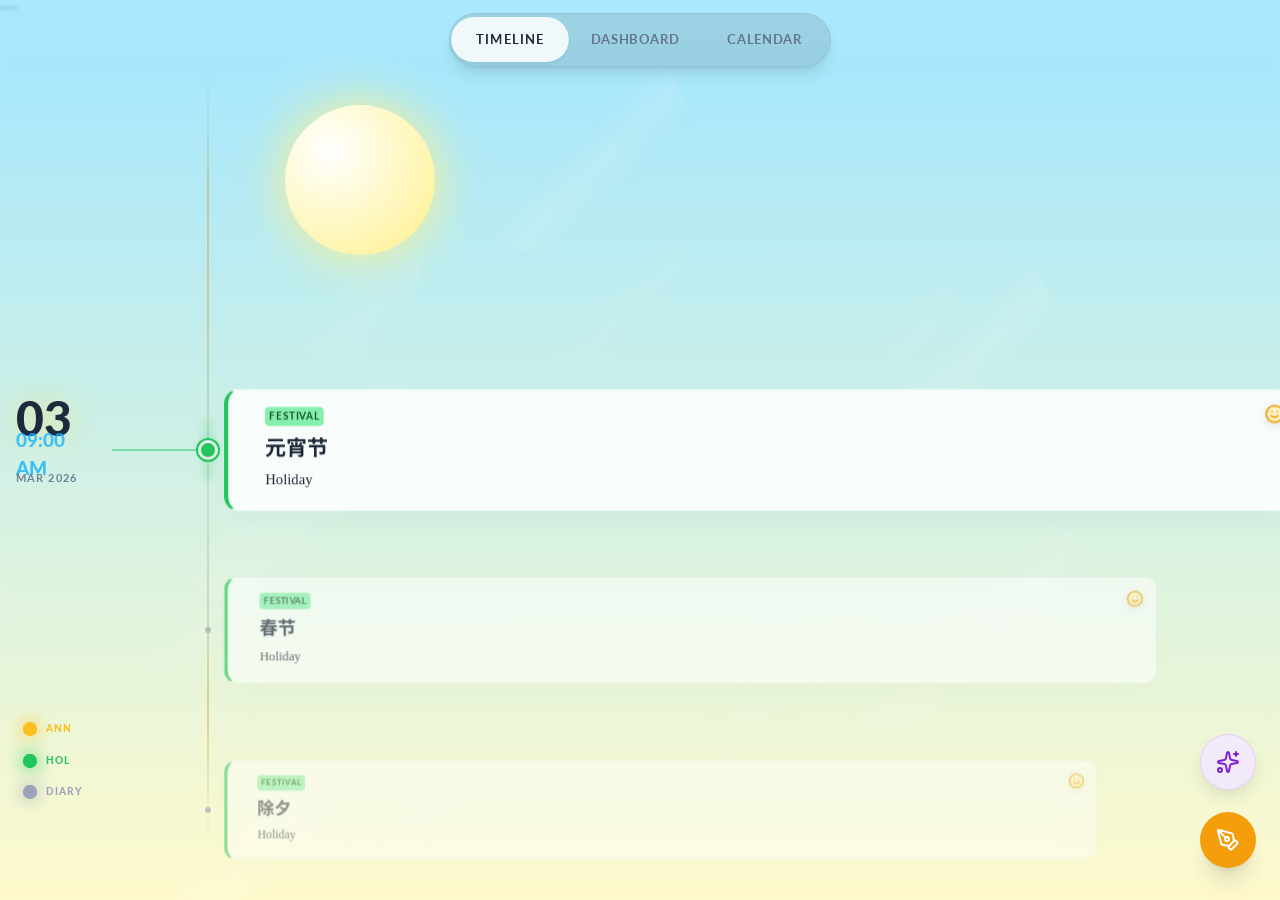
==== commit 1adb8fc3: "Add files via upload" ====
--- a/index.html
+++ b/index.html
@@ -174,9 +174,9 @@
 
     <div id="prompt-bubble" class="hidden">What's on your mind?</div>
     
-   <button onclick="UI.openWeeklySummary()" class="fab-glass fab-glass-purple animate-pulse-slow group">
-        <i data-lucide="sparkles" class="w-6 h-6 group-hover:animate-spin-slow"></i>
-    </button>
+<button id="btn-ai-summary" onclick="UI.openWeeklySummary()" class="fab-glass fab-glass-purple animate-pulse-slow group">
+    <i data-lucide="sparkles" class="w-6 h-6 group-hover:animate-spin-slow"></i>
+</button>
 
     <button onclick="UI.openEditor()" class="fab-btn fixed bottom-8 right-6 w-14 h-14 bg-[var(--primary)] text-white rounded-full shadow-xl flex items-center justify-center z-40 active:scale-90 transition-transform">
         <i data-lucide="pen-tool" class="w-6 h-6"></i>
@@ -606,5 +606,55 @@
     </div>
     <script src="db.js"></script>
     <script src="app.js"></script>
+  
+
+    <div id="detail-modal" class="hidden fixed inset-0 z-[70] flex items-center justify-center p-4">
+        <div class="absolute inset-0 bg-black/60 backdrop-blur-sm" onclick="UI.closeDetail()"></div>
+        <div class="bg-[var(--card-bg)] w-full max-w-lg rounded-2xl shadow-2xl relative z-10 flex flex-col max-h-[90vh] overflow-hidden border border-[var(--card-border)] animate-in zoom-in-95 duration-200">
+            
+            <div id="detail-image-container" class="w-full h-48 bg-gray-100 hidden relative">
+                <img id="detail-image" class="w-full h-full object-cover">
+                <div class="absolute inset-0 bg-gradient-to-t from-[var(--card-bg)] to-transparent"></div>
+            </div>
+
+            <div class="p-6 overflow-y-auto no-scrollbar">
+                <div class="flex justify-between items-start mb-4">
+                    <div>
+                        <h2 id="detail-title" class="text-2xl font-bold text-[var(--text)] font-display leading-tight">Title</h2>
+                        <div class="flex items-center gap-2 mt-2 text-xs font-bold text-[var(--text-sec)] uppercase tracking-wider">
+                            <span id="detail-date">Date</span>
+                            <span class="w-1 h-1 rounded-full bg-[var(--text-sec)]"></span>
+                            <span id="detail-time">Time</span>
+                            <span class="w-1 h-1 rounded-full bg-[var(--text-sec)]"></span>
+                            <span id="detail-lunar" class="opacity-70">Lunar</span>
+                        </div>
+                    </div>
+                    <div id="detail-calories" class="bg-orange-100 text-orange-600 px-2 py-1 rounded text-[10px] font-bold hidden"></div>
+                </div>
+
+                <div id="detail-content" class="prose prose-sm max-w-none text-[var(--text)] md-render"></div>
+            </div>
+
+            <div class="p-4 border-t border-[var(--line)] bg-[var(--card-bg)]/95 backdrop-blur flex justify-between items-center gap-4">
+                <button onclick="UI.confirmDeleteEntry()" class="p-2 text-red-400 hover:bg-red-50 rounded-full transition-colors"><i data-lucide="trash-2" class="w-5 h-5"></i></button>
+                <div class="flex gap-3">
+                    <button onclick="UI.editCurrentEntry()" class="px-5 py-2 bg-[var(--line)] text-[var(--text)] rounded-xl font-bold text-xs hover:bg-[var(--primary)] hover:text-white transition-colors">EDIT</button>
+                    <button onclick="UI.closeDetail()" class="px-5 py-2 bg-[var(--text)] text-[var(--card-bg)] rounded-xl font-bold text-xs hover:opacity-80 transition-opacity">CLOSE</button>
+                </div>
+            </div>
+        </div>
+    </div>
+
+    <div id="confirm-modal" class="hidden fixed inset-0 z-[80] flex items-center justify-center p-4">
+        <div class="absolute inset-0 bg-black/20" onclick="document.getElementById('confirm-modal').classList.add('hidden')"></div>
+        <div class="bg-[var(--card-bg)] p-6 rounded-2xl shadow-xl relative z-10 w-full max-w-xs text-center border border-[var(--line)]">
+            <h3 class="font-bold text-lg text-[var(--text)] mb-2" data-i18n="delete_title">Delete Memory?</h3>
+            <p class="text-xs text-[var(--text-sec)] mb-6" data-i18n="delete_desc">This action cannot be undone.</p>
+            <div class="flex gap-3 justify-center">
+                <button onclick="document.getElementById('confirm-modal').classList.add('hidden')" class="px-4 py-2 rounded-lg border border-[var(--line)] text-xs font-bold text-[var(--text-sec)]" data-i18n="btn_cancel">Cancel</button>
+                <button onclick="UI.executeDelete()" class="px-4 py-2 rounded-lg bg-red-500 text-white text-xs font-bold" data-i18n="btn_delete">Delete</button>
+            </div>
+        </div>
+    </div>
 </body>
 </html>
--- a/style.css
+++ b/style.css
@@ -527,4 +527,25 @@
 .fab-glass-amber:hover {
     box-shadow: 0 0 20px rgba(245, 158, 11, 0.4);
     background: rgba(255, 251, 235, 1);
+}
+/* 1. 修复数据管理列表无法点击的问题 */
+.archive-item { 
+    /* 原本可能是 transparent border 等... */
+    border: 1px solid transparent; 
+    transition: all 0.2s; 
+    pointer-events: auto !important; /* 【关键修复】强制开启点击事件 */
+    cursor: pointer;
+}
+/* 3. 确保 AI 按钮和写日记按钮层级正确，不被遮挡 */
+#btn-ai-summary, .fab-btn, #filter-fab-group {
+    z-index: 60 !important;
+    pointer-events: auto !important;
+}
+
+/* 4. 详情页 Markdown 图片样式 (如果之前觉得图片太小/太乱) */
+#detail-content img {
+    max-width: 100%;
+    border-radius: 8px;
+    margin: 10px 0;
+    box-shadow: 0 4px 10px rgba(0,0,0,0.1);
 }
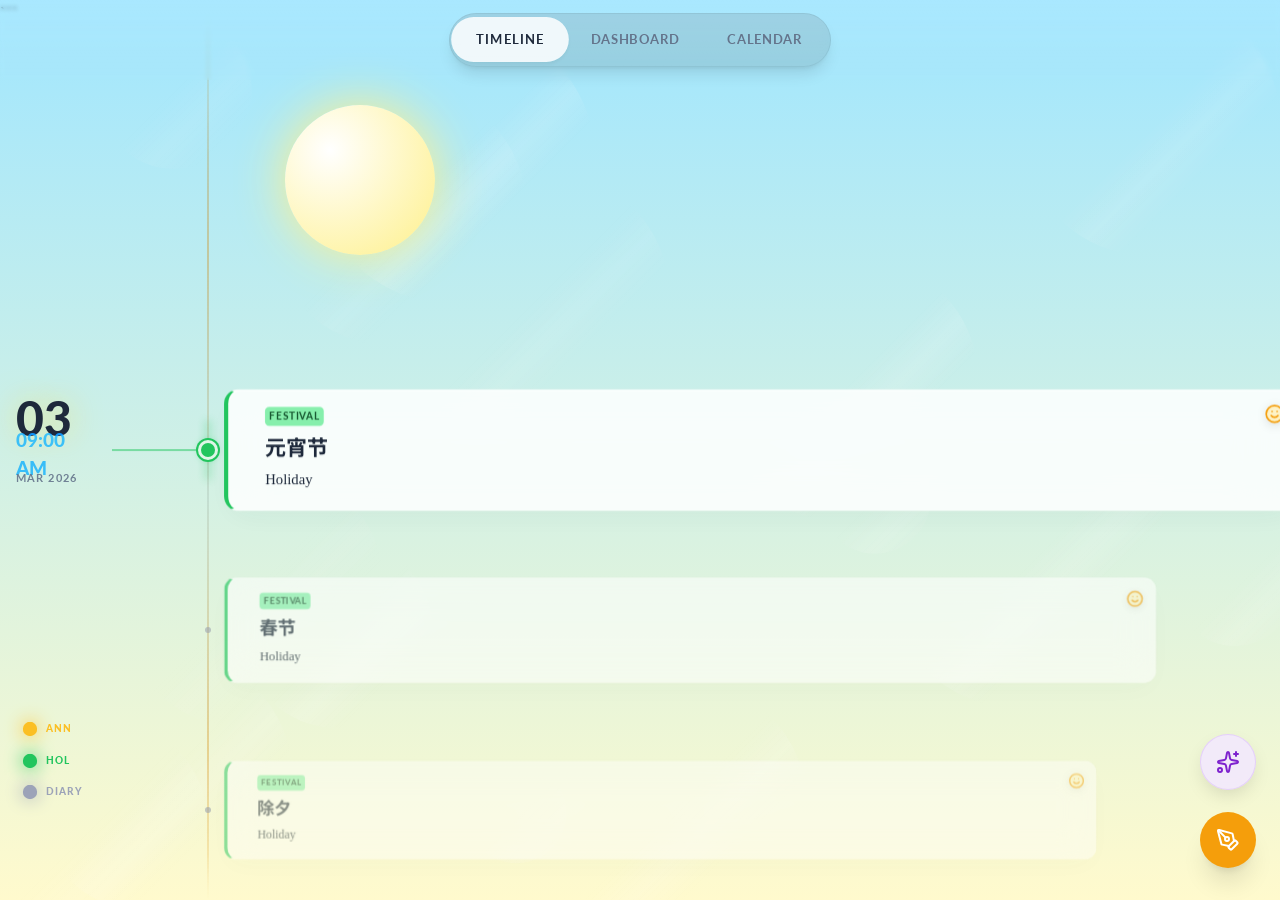
==== commit 246d1280: "Add files via upload" ====
--- a/index.html
+++ b/index.html
@@ -59,7 +59,7 @@
     </div>
 
     <main id="main-container" class="flex-1 relative z-10 overflow-y-auto overflow-x-hidden">
-        <div class="w-full px-0 relative min-h-full pb-32">
+        <div class="w-full px-0 relative min-h-full">
             
             <div id="view-timeline" class="active-view relative">
                 <div id="future-placeholder" class="list-placeholder"><span data-i18n="future">Future Unwritten</span></div>
@@ -185,98 +185,106 @@
   <div id="editor-modal" class="modal-overlay fixed inset-0 hidden z-50 flex items-end sm:items-center justify-center">
         <div class="absolute inset-0 bg-black/20 backdrop-blur-sm" onclick="UI.closeEditor()"></div>
         
-        <div class="modal-content w-full h-[92vh] sm:h-[85vh] sm:max-w-2xl sm:rounded-2xl shadow-2xl flex flex-col relative z-10 transition-transform transform translate-y-full" id="editor-panel">
-            
-            <div class="flex justify-between items-center p-4 border-b border-[var(--line)] bg-[var(--card-bg)]/95 backdrop-blur z-20 rounded-t-2xl">
-                <button onclick="UI.closeEditor()" class="p-2 hover:bg-[var(--line)] rounded-full transition-colors"><i data-lucide="x" class="w-5 h-5 text-[var(--text-sec)]"></i></button>
-                <button onclick="DataManager.saveFromEditor()" class="text-white bg-[var(--primary)] px-6 py-1.5 rounded-full text-xs font-bold uppercase tracking-wider shadow-lg hover:shadow-xl hover:scale-105 transition-all" data-i18n="btn_save">Save</button>
-            </div>
-
-            <div class="p-6 flex-1 overflow-y-auto relative no-scrollbar">
-                
-                <input type="hidden" id="editor-id">
-                <input type="number" id="editor-calories" class="hidden">
-                <div class="hidden">
-                    <button id="type-diary" onclick="UI.setEditorType('diary')"></button>
-                    <button id="type-task" onclick="UI.setEditorType('task')"></button>
-                    <button id="type-anni" onclick="UI.setEditorType('anni')"></button>
-                    <input id="editor-entry-type" value="diary">
-                    <div id="task-settings"><select id="editor-recurrence"><option value="none">None</option></select></div>
-                </div>
-
-                <input id="editor-title" type="text" placeholder="Title..." class="w-full bg-transparent text-3xl font-bold mb-4 outline-none text-[var(--text)] font-display placeholder:text-[var(--text)]/20 text-left" data-placeholder="ph_title">
-                
-                <div class="flex items-center gap-3 mb-6">
-                    <div class="relative flex items-center gap-2 bg-[var(--line)]/50 px-3 py-1.5 rounded-lg font-num font-bold text-[var(--text-sec)] text-xs hover:bg-[var(--line)] transition-colors cursor-pointer group">
-                        <i data-lucide="calendar" class="w-3.5 h-3.5 opacity-50 group-hover:text-[var(--primary)]"></i>
-                        <input type="date" id="editor-date" class="bg-transparent border-none outline-none cursor-pointer text-[var(--text)] p-0 font-bold font-sans">
-                    </div>
-                    <div class="relative flex items-center gap-2 bg-[var(--line)]/50 px-3 py-1.5 rounded-lg font-num font-bold text-[var(--text-sec)] text-xs hover:bg-[var(--line)] transition-colors cursor-pointer group">
-                        <i data-lucide="clock" class="w-3.5 h-3.5 opacity-50 group-hover:text-[var(--primary)]"></i>
-                        <input type="time" id="editor-time" class="bg-transparent border-none outline-none cursor-pointer text-[var(--primary)] p-0 font-bold font-sans">
-                    </div>
-                </div>
-
-                <div class="flex flex-wrap items-end mb-4 pb-4 border-b border-[var(--line)]/50 gap-4">
-                    
-                    <div class="flex flex-col gap-3 mr-auto">
-                        
-                        <div class="flex items-center gap-3">
-                            <span class="text-[10px] font-bold text-[var(--text-sec)] uppercase tracking-wider w-8 opacity-50">Wea</span>
-                            <div class="flex gap-1">
-                                <button onclick="UI.selectWeather('sun')" class="weather-btn w-8 h-8 rounded-lg flex items-center justify-center transition-all hover:bg-[var(--line)]" id="weather-sun"><i data-lucide="sun" class="w-4 h-4 text-orange-400"></i></button>
-                                <button onclick="UI.selectWeather('cloud')" class="weather-btn w-8 h-8 rounded-lg flex items-center justify-center transition-all hover:bg-[var(--line)]" id="weather-cloud"><i data-lucide="cloud" class="w-4 h-4 text-sky-400"></i></button>
-                                <button onclick="UI.selectWeather('rain')" class="weather-btn w-8 h-8 rounded-lg flex items-center justify-center transition-all hover:bg-[var(--line)]" id="weather-rain"><i data-lucide="cloud-rain" class="w-4 h-4 text-indigo-400"></i></button>
-                            </div>
-                        </div>
-
-                        <div class="flex items-center gap-3">
-                            <span class="text-[10px] font-bold text-[var(--text-sec)] uppercase tracking-wider w-8 opacity-50">Mood</span>
-                            <div class="flex gap-1">
-                                <button onclick="UI.selectMood('smile')" class="mood-btn w-8 h-8 rounded-lg flex items-center justify-center transition-all hover:bg-[var(--line)]" id="mood-smile"><i data-lucide="smile" class="w-4 h-4 text-amber-500"></i></button>
-                                <button onclick="UI.selectMood('meh')" class="mood-btn w-8 h-8 rounded-lg flex items-center justify-center transition-all hover:bg-[var(--line)]" id="mood-meh"><i data-lucide="meh" class="w-4 h-4 text-slate-400"></i></button>
-                                <button onclick="UI.selectMood('frown')" class="mood-btn w-8 h-8 rounded-lg flex items-center justify-center transition-all hover:bg-[var(--line)]" id="mood-frown"><i data-lucide="frown" class="w-4 h-4 text-blue-500"></i></button>
-                                <button onclick="UI.selectMood('heart')" class="mood-btn w-8 h-8 rounded-lg flex items-center justify-center transition-all hover:bg-[var(--line)]" id="mood-heart"><i data-lucide="heart" class="w-4 h-4 text-pink-500"></i></button>
-                            </div>
-                        </div>
-                    </div>
-
-                    <button onclick="DataManager.fetchInspiration()" class="flex items-center gap-1.5 px-4 py-2 rounded-xl bg-purple-50 text-purple-600 border border-purple-100 hover:bg-purple-100 transition-colors shadow-sm active:scale-95 h-fit self-end">
-                        <i data-lucide="sparkles" class="w-4 h-4"></i>
-                        <span class="text-xs font-bold">Inspire AI</span>
-                    </button>
-                </div>
-                
-                <div class="border border-[var(--line)] rounded-xl overflow-hidden bg-[var(--card-bg)] shadow-sm flex flex-col">
-                    
-                  <div id="editor-toolbar" class="flex items-center gap-1 p-2 bg-[var(--line)]/30 border-b border-[var(--line)] overflow-x-auto">
-                        <button onclick="UI.execCmd('bold')" class="tool-btn" title="Bold"><i data-lucide="bold" class="w-3.5 h-3.5"></i></button>
-                        <button onclick="UI.execCmd('italic')" class="tool-btn" title="Italic"><i data-lucide="italic" class="w-3.5 h-3.5"></i></button>
-                        <button onclick="UI.insertText('# ')" class="tool-btn" title="Heading"><i data-lucide="heading" class="w-3.5 h-3.5"></i></button>
-                        <button onclick="UI.insertText('> ')" class="tool-btn" title="Quote"><i data-lucide="quote" class="w-3.5 h-3.5"></i></button>
-                        
-                        <div class="w-[1px] h-4 bg-[var(--text)]/20 mx-2"></div>
-
-                        <button onclick="document.getElementById('inline-img-input').click()" class="tool-btn text-blue-600 hover:bg-blue-50" title="Insert Image">
-                            <i data-lucide="image" class="w-3.5 h-3.5"></i>
-                        </button>
-                        
-                        <button onclick="UI.togglePreviewMode()" id="btn-preview-toggle" class="tool-btn ml-auto hover:bg-purple-100 hover:text-purple-600 transition-colors" title="Preview Markdown Effect">
-                            <i data-lucide="eye" class="w-3.5 h-3.5"></i>
-                        </button>
-                    </div>
-
-                    <div id="editor-content" contenteditable="true" class="w-full min-h-[45vh] bg-transparent p-4 outline-none text-[var(--text)] leading-loose font-sans text-base whitespace-pre-wrap"></div>
-                    
-                    <div id="editor-md-preview" class="hidden w-full min-h-[45vh] bg-transparent p-4 outline-none text-[var(--text)] leading-loose font-sans text-base md-render overflow-y-auto"></div>
-                    <div id="editor-content" contenteditable="true" class="w-full min-h-[45vh] bg-transparent p-4 outline-none text-[var(--text)] leading-loose font-sans text-base whitespace-pre-wrap"></div>
-                </div>
-
-            </div>
-            
-            <input type="file" id="inline-img-input" accept="image/*" class="hidden" onchange="UI.handleInlineImage(this)">
-        </div>
-    </div>
+       <div class="modal-content w-full h-[92vh] sm:h-[85vh] sm:max-w-2xl sm:rounded-2xl shadow-2xl flex flex-col relative z-10 transition-transform transform translate-y-full" id="editor-panel">
+    
+    <div class="flex justify-between items-center px-4 py-3 border-b border-[var(--line)] bg-[var(--card-bg)]/95 backdrop-blur z-20 rounded-t-2xl shrink-0">
+        <button onclick="UI.closeEditor()" class="p-2 -ml-2 rounded-full hover:bg-[var(--line)] transition-colors border-none outline-none shrink-0 group">
+            <i data-lucide="x" class="w-6 h-6 text-[var(--text-sec)] group-hover:text-[var(--text)]"></i>
+        </button>
+        
+        <div class="flex bg-[var(--line)]/50 p-1 rounded-lg mx-2 shrink min-w-0 overflow-hidden">
+            <button onclick="UI.setEditorType('diary')" id="type-diary" class="flex-1 px-3 py-1.5 text-[10px] font-bold uppercase rounded-md transition-all active-type whitespace-nowrap border-none outline-none">Diary</button>
+            <button onclick="UI.setEditorType('task')" id="type-task" class="flex-1 px-3 py-1.5 text-[10px] font-bold uppercase rounded-md transition-all text-[var(--text-sec)] whitespace-nowrap border-none outline-none">Routine</button>
+            <button onclick="UI.setEditorType('anni')" id="type-anni" class="flex-1 px-3 py-1.5 text-[10px] font-bold uppercase rounded-md transition-all text-[var(--text-sec)] whitespace-nowrap border-none outline-none">Anni</button>
+        </div>
+
+        <button onclick="DataManager.saveFromEditor()" class="shrink-0 text-white bg-[var(--primary)] px-5 py-1.5 rounded-full text-xs font-bold uppercase tracking-wider shadow-md hover:shadow-lg active:scale-95 transition-all border-none outline-none" data-i18n="btn_save">Save</button>
+    </div>
+
+    <div class="p-6 flex-1 overflow-y-auto relative no-scrollbar flex flex-col">
+        
+        <input type="hidden" id="editor-id">
+        <input type="hidden" id="editor-entry-type" value="diary">
+        <input type="hidden" id="editor-task-cat" value="">
+
+        <div id="editor-guide-text" class="hidden"></div>
+
+        <div id="editor-ext-settings" class="hidden mb-6 animate-in slide-in-from-top-2 fade-in duration-200 shrink-0">
+            <div class="flex items-center gap-3 mb-4 bg-[var(--line)]/30 p-3 rounded-xl border border-[var(--line)]/50">
+                <i data-lucide="repeat" class="w-4 h-4 text-[var(--primary)]"></i>
+                <span class="text-xs font-bold text-[var(--text-sec)] uppercase whitespace-nowrap">Repeat:</span>
+                <select id="editor-recurrence" class="bg-transparent text-xs font-bold text-[var(--text)] outline-none flex-1 cursor-pointer w-full">
+                    <option value="none">One-off</option>
+                </select>
+            </div>
+            <div id="track-buttons" class="grid grid-cols-4 gap-2 mb-2">
+                <button onclick="UI.setTaskCat('Exercise')" class="track-btn text-red-500" id="btn-cat-Exercise"><i data-lucide="flame" class="w-4 h-4"></i> <span class="hidden sm:inline">Sport</span></button>
+                <button onclick="UI.setTaskCat('Sleep')" class="track-btn text-blue-500" id="btn-cat-Sleep"><i data-lucide="moon" class="w-4 h-4"></i> <span class="hidden sm:inline">Sleep</span></button>
+                <button onclick="UI.setTaskCat('Focus')" class="track-btn text-emerald-500" id="btn-cat-Focus"><i data-lucide="zap" class="w-4 h-4"></i> <span class="hidden sm:inline">Focus</span></button>
+                <button onclick="UI.setTaskCat('Meditation')" class="track-btn text-purple-500" id="btn-cat-Meditation"><i data-lucide="flower" class="w-4 h-4"></i> <span class="hidden sm:inline">Zen</span></button>
+            </div>
+        </div>
+
+        <input id="editor-title" type="text" placeholder="Title..." class="w-full bg-transparent text-3xl font-bold mb-6 outline-none text-[var(--text)] font-display placeholder:text-[var(--text)]/20 text-left border-none p-0 shrink-0" data-placeholder="ph_title">
+        
+        <div id="editor-meta-row" class="flex flex-wrap items-center gap-2 mb-6 shrink-0">
+            <div class="meta-pill" id="pill-date">
+                <i data-lucide="calendar" class="w-3.5 h-3.5 opacity-50 shrink-0"></i>
+                <input type="date" id="editor-date" class="bg-transparent border-none outline-none text-[var(--text)] p-0 font-bold font-sans text-xs w-24 cursor-pointer">
+            </div>
+            <div class="meta-pill" id="pill-time">
+                <i data-lucide="clock" class="w-3.5 h-3.5 opacity-50 shrink-0"></i>
+                <input type="time" id="editor-time" class="bg-transparent border-none outline-none text-[var(--primary)] p-0 font-bold font-sans text-xs w-16 cursor-pointer">
+            </div>
+            <div class="meta-pill group" id="pill-cals">
+                <i data-lucide="utensils" class="w-3.5 h-3.5 opacity-50 group-hover:text-orange-500 transition-colors shrink-0"></i>
+                <input type="number" id="editor-calories" placeholder="Kcal" class="bg-transparent border-none outline-none text-[var(--text)] p-0 font-bold font-sans text-xs w-14 placeholder:font-normal placeholder:opacity-50">
+            </div>
+        </div>
+
+        <div id="editor-mood-row" class="flex flex-wrap items-end mb-4 pb-4 border-b border-[var(--line)]/50 gap-4 shrink-0">
+            <div class="flex flex-col gap-3 mr-auto">
+                <div class="flex items-center gap-3">
+                    <span class="text-[10px] font-bold text-[var(--text-sec)] uppercase tracking-wider w-8 opacity-50 shrink-0">Wea</span>
+                    <div class="flex gap-1">
+                        <button onclick="UI.selectWeather('sun')" class="weather-btn w-8 h-8 rounded-lg flex items-center justify-center transition-all hover:bg-[var(--line)] border-none" id="weather-sun"><i data-lucide="sun" class="w-4 h-4 text-orange-400"></i></button>
+                        <button onclick="UI.selectWeather('cloud')" class="weather-btn w-8 h-8 rounded-lg flex items-center justify-center transition-all hover:bg-[var(--line)] border-none" id="weather-cloud"><i data-lucide="cloud" class="w-4 h-4 text-sky-400"></i></button>
+                        <button onclick="UI.selectWeather('rain')" class="weather-btn w-8 h-8 rounded-lg flex items-center justify-center transition-all hover:bg-[var(--line)] border-none" id="weather-rain"><i data-lucide="cloud-rain" class="w-4 h-4 text-indigo-400"></i></button>
+                    </div>
+                </div>
+                <div class="flex items-center gap-3">
+                    <span class="text-[10px] font-bold text-[var(--text-sec)] uppercase tracking-wider w-8 opacity-50 shrink-0">Mood</span>
+                    <div class="flex gap-1">
+                        <button onclick="UI.selectMood('smile')" class="mood-btn w-8 h-8 rounded-lg flex items-center justify-center transition-all hover:bg-[var(--line)] border-none" id="mood-smile"><i data-lucide="smile" class="w-4 h-4 text-amber-500"></i></button>
+                        <button onclick="UI.selectMood('meh')" class="mood-btn w-8 h-8 rounded-lg flex items-center justify-center transition-all hover:bg-[var(--line)] border-none" id="mood-meh"><i data-lucide="meh" class="w-4 h-4 text-slate-400"></i></button>
+                        <button onclick="UI.selectMood('frown')" class="mood-btn w-8 h-8 rounded-lg flex items-center justify-center transition-all hover:bg-[var(--line)] border-none" id="mood-frown"><i data-lucide="frown" class="w-4 h-4 text-blue-500"></i></button>
+                        <button onclick="UI.selectMood('heart')" class="mood-btn w-8 h-8 rounded-lg flex items-center justify-center transition-all hover:bg-[var(--line)] border-none" id="mood-heart"><i data-lucide="heart" class="w-4 h-4 text-pink-500"></i></button>
+                    </div>
+                </div>
+            </div>
+            <button onclick="DataManager.fetchInspiration()" class="flex items-center gap-1.5 px-4 py-2 rounded-xl bg-purple-50 text-purple-600 border border-purple-100 hover:bg-purple-100 transition-colors shadow-sm active:scale-95 h-fit self-end shrink-0">
+                <i data-lucide="sparkles" class="w-3.5 h-3.5"></i>
+                <span class="text-xs font-bold">Inspire AI</span>
+            </button>
+        </div>
+        
+        <div id="editor-rich-area" class="border border-[var(--line)] rounded-xl overflow-hidden bg-[var(--card-bg)] shadow-sm flex flex-col flex-1">
+            <div id="editor-toolbar" class="flex items-center gap-1 p-2 bg-[var(--line)]/30 border-b border-[var(--line)] overflow-x-auto shrink-0">
+                <button onclick="UI.execCmd('bold')" class="tool-btn"><i data-lucide="bold" class="w-3.5 h-3.5"></i></button>
+                <button onclick="UI.execCmd('italic')" class="tool-btn"><i data-lucide="italic" class="w-3.5 h-3.5"></i></button>
+                <button onclick="UI.insertText('# ')" class="tool-btn"><i data-lucide="heading" class="w-3.5 h-3.5"></i></button>
+                <button onclick="UI.insertText('> ')" class="tool-btn"><i data-lucide="quote" class="w-3.5 h-3.5"></i></button>
+                <div class="w-[1px] h-4 bg-[var(--text)]/20 mx-2 shrink-0"></div>
+                <button onclick="document.getElementById('inline-img-input').click()" class="tool-btn text-blue-600 hover:bg-blue-50"><i data-lucide="image" class="w-3.5 h-3.5"></i></button>
+                <button onclick="UI.togglePreviewMode()" id="btn-preview-toggle" class="tool-btn ml-auto hover:bg-purple-100 hover:text-purple-600 transition-colors"><i data-lucide="eye" class="w-3.5 h-3.5"></i></button>
+            </div>
+            <div id="editor-content" contenteditable="true" class="w-full h-full bg-transparent p-4 outline-none text-[var(--text)] leading-loose font-sans text-base whitespace-pre-wrap"></div>
+            <div id="editor-md-preview" class="hidden w-full h-full bg-transparent p-4 outline-none text-[var(--text)] leading-loose font-sans text-base md-render overflow-y-auto"></div>
+        </div>
+    </div>
+    </div>
+    <input type="file" id="inline-img-input" accept="image/*" class="hidden" onchange="UI.handleInlineImage(this)">
+</div>
     ```
 
     <div id="info-modal" class="hidden fixed inset-0 z-[60] flex items-center justify-center p-4">
--- a/style.css
+++ b/style.css
@@ -8,8 +8,20 @@
     --base-font-size: 16px;
 }
 /* Global Font: Lato + Noto Sans SC */
-body { font-family: 'Lato', 'Noto Sans SC', sans-serif; font-size: var(--base-font-size); width: 100vw; height: 100vh; overflow: hidden; background: linear-gradient(to bottom, var(--bg-start), var(--bg-end)); color: var(--text); transition: background 1.5s ease, color 1s ease; }
-
+body { 
+    font-family: 'Lato', 'Noto Sans SC', sans-serif; 
+    font-size: var(--base-font-size); 
+    width: 100vw; 
+    
+    /* 核心修改：先写 100vh 兼容旧手机，再写 100dvh */
+    height: 100vh; 
+    height: 100dvh; 
+    
+    overflow: hidden; /* 禁止 body 滚动，只让内部容器滚动 */
+    background: linear-gradient(to bottom, var(--bg-start), var(--bg-end)); 
+    color: var(--text); 
+    transition: background 1.5s ease, color 1s ease; 
+}
 /* Specific Logo Font */
 .font-logo { font-family: 'Cinzel', serif; font-weight: 400; }
 
@@ -44,8 +56,27 @@
 .guide-beam { position: absolute; left: 7rem; width: calc(var(--rail-x) - 7rem); height: 2px; background-color: var(--current-beam-color); opacity: 0.5; top: 0; transform: translateY(-50%); transition: background-color 0.3s ease; pointer-events: none; }
 .guide-cursor { position: absolute; left: var(--rail-x); top: 0; width: 12px; height: 12px; border-radius: 50%; background: var(--current-beam-color); transform: translate(-50%, -50%); box-shadow: 0 0 8px 1px var(--current-beam-color); transition: top 0.1s cubic-bezier(0.25, 0.46, 0.45, 0.94), background-color 0.3s, box-shadow 0.3s; opacity: 1; z-index: 30; pointer-events: none; }
 
-.timeline-rail-outer { position: fixed; left: 0; top: 0; bottom: 0; width: 100%; pointer-events: none; z-index: 1; mask-image: linear-gradient(to bottom, transparent 5%, black 20%, black 80%, transparent 95%); }
-.timeline-rail-container { position: absolute; left: var(--rail-x); top: 0; bottom: 0; width: 2px; transform: translateX(-50%); z-index: 1; }
+/* --- style.css --- */
+
+.timeline-rail-outer { 
+    /* 必须是 fixed */
+    position: fixed; 
+    left: 0; 
+    top: 0; 
+    
+    /* 强制占满高度，防止变成“一段” */
+    bottom: 0; 
+    height: 100%; 
+    height: 100dvh; /* 适配手机动态高度 */
+    
+    width: 100%; 
+    pointer-events: none; 
+    z-index: 1; /* 确保在背景之上，内容之下 */
+    
+    /* 如果之前修改过，保持只有边缘虚化 */
+    mask-image: linear-gradient(to bottom, transparent 0%, black 5%, black 95%, transparent 100%);
+    -webkit-mask-image: linear-gradient(to bottom, transparent 0%, black 5%, black 95%, transparent 100%);
+}.timeline-rail-container { position: absolute; left: var(--rail-x); top: 0; bottom: 0; width: 2px; transform: translateX(-50%); z-index: 1; }
 .timeline-rail-line { position: absolute; top: 0; bottom: 0; left: 0; right: 0; background: linear-gradient(to bottom, transparent, var(--rail-color) 20%, var(--rail-color) 80%, transparent); }
 .rail-center-glow { position: absolute; top: 50%; left: 50%; transform: translate(-50%, -50%); width: 4px; height: 60px; background: var(--current-beam-color); opacity: 0.4; filter: blur(4px); transition: background 0.3s ease; pointer-events: none; border-radius: 99px; }
 .timeline-rail-flow { position: absolute; top: 0; bottom: 0; left: 0; right: 0; background: linear-gradient(180deg, transparent, var(--primary), transparent); background-size: 100% 500px; background-repeat: repeat-y; opacity: 0.3; animation: flowLight 6s linear infinite; }
@@ -54,9 +85,39 @@
 @keyframes taskFlow { 0% {background-position: 0% 50%} 50% {background-position: 100% 50%} 100% {background-position: 0% 50%} }
 .task-line-label { position: absolute; font-weight: 700; font-size: 0.6rem; color: var(--text-sec); opacity: 0.7; white-space: nowrap; transform: translateX(-100%); left: -12px; }
 .label-mid { top: 50%; transform: translate(-100%, -50%); color: var(--current-beam-color); font-weight: 900; opacity: 1; }
-
-#main-container { position: absolute; top: 0; left: 0; right: 0; bottom: 0; overflow-y: scroll; scroll-behavior: smooth; scroll-snap-type: y mandatory; touch-action: pan-y; }
-#diary-list { padding-top: 50vh; position: relative; z-index: 10; }
+#main-container { 
+    position: absolute; 
+    top: 0; 
+    left: 0; 
+    right: 0; 
+    bottom: 0; 
+    
+    /* 滚动设置 */
+    overflow-y: scroll; 
+    scroll-behavior: smooth; 
+    -webkit-overflow-scrolling: touch; 
+    
+    /* 保持这个，这是之前的“自动锁定”功能 */
+    scroll-snap-type: y mandatory; 
+    
+    overscroll-behavior-y: contain; 
+    
+    /* === ❌ 删除下面这一行！它是罪魁祸首 === */
+    /* transform: translate3d(0, 0, 0); */  
+    
+    /* === ✅ 保留这一行即可优化性能，不会破坏定位 === */
+    will-change: scroll-position;
+}
+#diary-list { 
+    /* 顶部留白 50vh 是为了让第一条能居中 */
+    padding-top: 50vh; 
+    
+    /* 核心修改：底部必须也留白 50vh，否则最后一条日记永远滚不到屏幕中间 */
+    padding-bottom: 50vh; 
+    
+    position: relative; 
+    z-index: 10; 
+}
 .entry-item { position: relative; width: 100%; scroll-snap-align: center; scroll-snap-stop: always; display: flex; align-items: center; padding-block: 32px; pointer-events: none; }
 .timeline-node-wrapper { position: absolute; left: var(--rail-x); top: 50%; transform: translate(-50%, -50%); z-index: 21; pointer-events: none; }
 .timeline-node { width: 6px; height: 6px; border-radius: 50%; background-color: #9ca3af; opacity: 0.6; transition: all 0.3s ease; }
@@ -548,4 +609,132 @@
     border-radius: 8px;
     margin: 10px 0;
     box-shadow: 0 4px 10px rgba(0,0,0,0.1);
-}+}
+/* --- style.css 底部添加 --- */
+@media (max-width: 640px) {
+    /* 手机端禁用卡片毛玻璃，改用纯色半透明，大幅提升滚动FPS */
+    .entry-card, .nav-capsule, #focus-hud, .modal-content {
+        backdrop-filter: none !important;
+        -webkit-backdrop-filter: none !important;
+    }
+    /* 稍微增加背景不透明度作为补偿 */
+    body[data-theme="day"] .entry-card { background-color: rgba(255, 255, 255, 0.95); }
+    body[data-theme="night"] .entry-card { background-color: rgba(15, 23, 42, 0.95); }
+}
+/* --- 粘贴到 style.css 最底部 --- */
+
+/* 1. 编辑器顶部类型切换 (Diary/Routine/Anni) */
+.active-type {
+    background-color: var(--card-bg);
+    color: var(--text);
+    box-shadow: 0 2px 4px rgba(0,0,0,0.05);
+    opacity: 1 !important;
+}
+
+/* 2. 元数据胶囊 (日期/时间/卡路里) */
+.meta-pill {
+    position: relative;
+    display: flex;
+    align-items: center;
+    gap: 8px;
+    background: var(--line);
+    padding: 6px 12px;
+    border-radius: 8px;
+    font-family: 'Noto Sans SC', sans-serif;
+    border: 1px solid transparent;
+    transition: all 0.2s;
+}
+.meta-pill:hover {
+    background: var(--card-bg);
+    box-shadow: 0 2px 8px rgba(0,0,0,0.05);
+}
+
+/* 3. 快速追踪按钮 (运动/睡眠/专注/冥想) */
+.track-btn {
+    padding: 10px;
+    border-radius: 10px;
+    display: flex;
+    flex-direction: column;
+    align-items: center;
+    justify-content: center;
+    gap: 4px;
+    font-size: 0.7rem;
+    font-weight: bold;
+    transition: all 0.2s;
+    background: var(--card-bg);
+    border: 1px solid var(--line);
+    color: var(--text-sec);
+}
+.track-btn:hover {
+    transform: translateY(-2px);
+}
+/* 激活状态：背景变成对应颜色，文字变白 */
+.track-btn.active {
+    background: currentColor; /* 妙用：背景色自动跟随文字颜色 */
+    color: white !important;
+    border-color: transparent;
+    box-shadow: 0 4px 10px rgba(0,0,0,0.2);
+}
+/* 电脑端变成横向排列，更节省空间 */
+@media (min-width: 640px) {
+    .track-btn { flex-direction: row; }
+}
+/* --- 粘贴到 style.css 最底部 --- */
+
+/* Tab 基础样式重置 */
+#type-diary, #type-task, #type-anni {
+    opacity: 0.6;
+    transition: all 0.2s;
+}
+
+/* 1. Diary (日记) - 浅蓝色 */
+#type-diary.active-type {
+    background-color: #e0f2fe; /* Sky-100 */
+    color: #0284c7;            /* Sky-600 */
+    opacity: 1;
+    box-shadow: 0 2px 4px rgba(2, 132, 199, 0.1);
+}
+
+/* 2. Routine (习惯) - 红色 */
+#type-task.active-type {
+    background-color: #fee2e2; /* Red-100 */
+    color: #dc2626;            /* Red-600 */
+    opacity: 1;
+    box-shadow: 0 2px 4px rgba(220, 38, 38, 0.1);
+}
+
+/* 3. Anniversary (纪念日) - 金色 */
+#type-anni.active-type {
+    background-color: #fef3c7; /* Amber-100 */
+    color: #d97706;            /* Amber-600 */
+    opacity: 1;
+    box-shadow: 0 2px 4px rgba(217, 119, 6, 0.1);
+}
+
+/* 4. Track 按钮微调 (点击感更强) */
+.track-btn:active {
+    transform: scale(0.95);
+}
+/* --- style.css --- */
+
+.entry-card { 
+    background-color: var(--card-bg); 
+    border: 1px solid transparent; 
+    box-shadow: var(--card-shadow), var(--card-highlight); 
+    cursor: pointer; 
+    border-radius: 14px; 
+    backdrop-filter: blur(20px); 
+    display: flex; 
+    overflow: hidden; 
+    min-height: 90px; 
+    position: relative; 
+    transform-origin: left center; 
+    transition: transform 0.2s linear, border-color 0.3s; 
+    z-index: 50; 
+    margin-right: 1rem; 
+    
+    /* 【核心修复】加上 !important，强制允许点击 */
+    pointer-events: auto !important; 
+}
+/* --- 粘贴到 style.css 底部 --- */
+/* --- style.css 底部 --- */
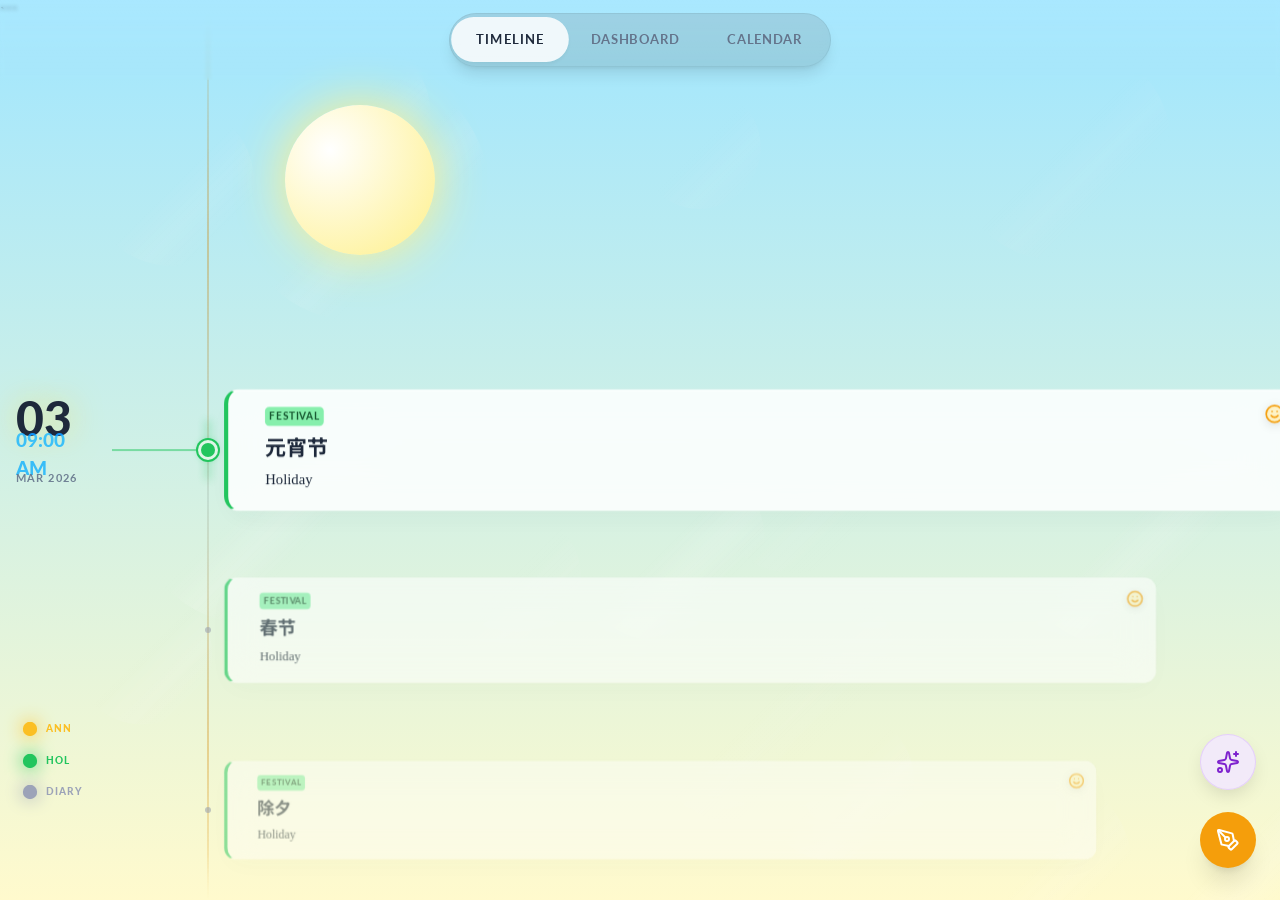
==== commit c44f4e48: "Add files via upload" ====
--- a/index.html
+++ b/index.html
@@ -147,9 +147,18 @@
                             <input type="file" id="backup-input" class="hidden" onchange="DataManager.importBackup(this)">
                         </div>
                         <div class="flex justify-between items-center mb-2 border-b border-[var(--line)] pb-2">
-                            <span class="text-xs font-bold text-[var(--text-sec)] uppercase tracking-wider" data-i18n="label_all_entries">All Entries</span>
-                            <button onclick="UI.toggleSelectionMode()" class="bg-[var(--text)] text-[var(--card-bg)] text-xs px-3 py-1 rounded-full font-bold flex items-center gap-1" id="btn-select-mode"><i data-lucide="check-square" class="w-3 h-3"></i> <span id="select-btn-text" data-i18n="btn_select">Select</span></button>
-                        </div>
+    <span class="text-xs font-bold text-[var(--text-sec)] uppercase tracking-wider" data-i18n="label_all_entries">All Entries</span>
+    
+    <div class="flex gap-2">
+        <button onclick="UI.toggleSelectAll()" class="bg-[var(--line)] text-[var(--text)] text-xs px-3 py-1 rounded-full font-bold hidden hover:bg-[var(--primary)] hover:text-white transition-colors" id="btn-select-all">
+            <i data-lucide="list-checks" class="w-3 h-3 inline mr-1"></i><span id="btn-select-all-text">All</span>
+        </button>
+
+        <button onclick="UI.toggleSelectionMode()" class="bg-[var(--text)] text-[var(--card-bg)] text-xs px-3 py-1 rounded-full font-bold flex items-center gap-1 shadow-sm active:scale-95 transition-transform" id="btn-select-mode">
+            <i data-lucide="check-square" class="w-3 h-3"></i> <span id="select-btn-text" data-i18n="btn_select">Select</span>
+        </button>
+    </div>
+</div>
                         <div id="archive-list" class="space-y-2 max-h-[40vh] overflow-y-auto pr-2"></div>
                     </div>
                 </div>
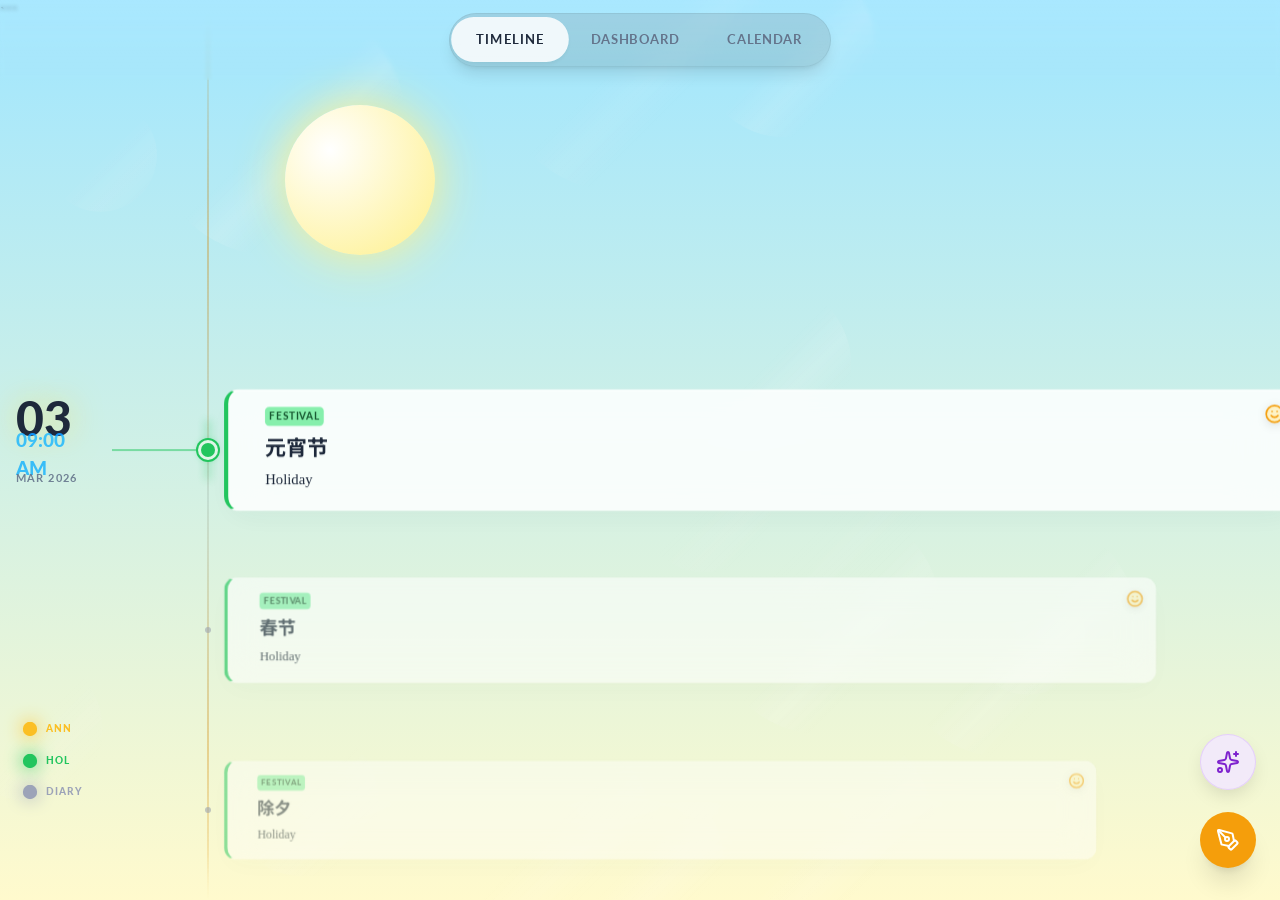
==== commit fb2ee1d8: "Add files via upload" ====
--- a/index.html
+++ b/index.html
@@ -164,7 +164,7 @@
                 </div>
             </div>
 
-            <div id="page-footer" class="w-full mt-48 py-12 flex flex-col items-center justify-center gap-3 opacity-40 hover:opacity-100 transition-opacity cursor-pointer group" onclick="UI.openInfo()">
+            <div id="page-footer" class="w-full py-8 flex flex-col items-center justify-center gap-3 opacity-40 hover:opacity-100 transition-opacity cursor-pointer group relative z-20" style="margin-top: -35vh;" onclick="UI.openInfo()">
                 <div class="flex items-center gap-2">
                    <i data-lucide="hourglass" class="w-4 h-4 text-[var(--text)] group-hover:text-[var(--primary)] transition-colors"></i>
                    <h1 class="text-sm font-logo font-bold tracking-[0.3em] uppercase text-[var(--text)] group-hover:text-[var(--primary)] transition-colors">Timeline</h1>
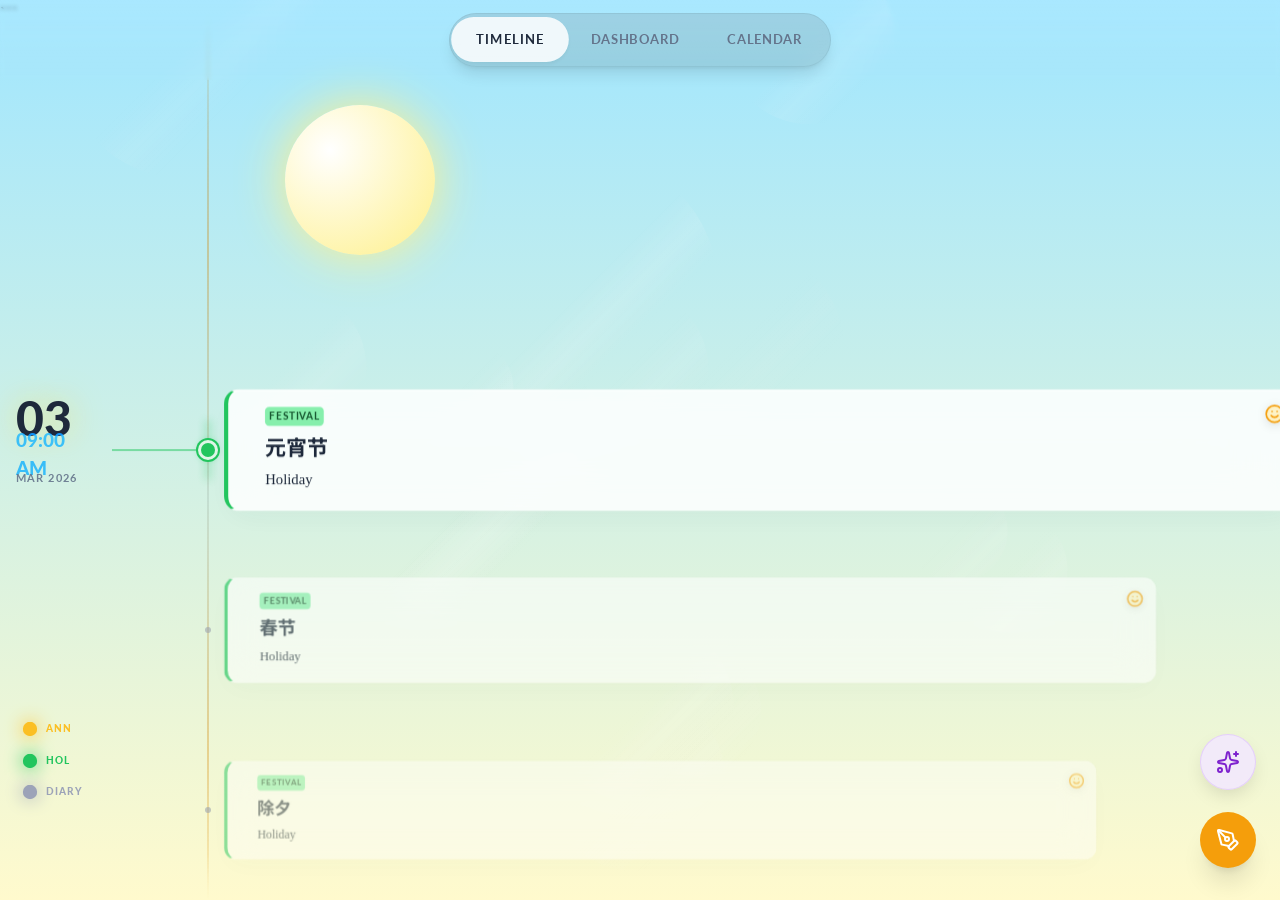
==== commit 6460f974: "Add files via upload" ====
--- a/index.html
+++ b/index.html
@@ -147,24 +147,15 @@
                             <input type="file" id="backup-input" class="hidden" onchange="DataManager.importBackup(this)">
                         </div>
                         <div class="flex justify-between items-center mb-2 border-b border-[var(--line)] pb-2">
-    <span class="text-xs font-bold text-[var(--text-sec)] uppercase tracking-wider" data-i18n="label_all_entries">All Entries</span>
-    
-    <div class="flex gap-2">
-        <button onclick="UI.toggleSelectAll()" class="bg-[var(--line)] text-[var(--text)] text-xs px-3 py-1 rounded-full font-bold hidden hover:bg-[var(--primary)] hover:text-white transition-colors" id="btn-select-all">
-            <i data-lucide="list-checks" class="w-3 h-3 inline mr-1"></i><span id="btn-select-all-text">All</span>
-        </button>
-
-        <button onclick="UI.toggleSelectionMode()" class="bg-[var(--text)] text-[var(--card-bg)] text-xs px-3 py-1 rounded-full font-bold flex items-center gap-1 shadow-sm active:scale-95 transition-transform" id="btn-select-mode">
-            <i data-lucide="check-square" class="w-3 h-3"></i> <span id="select-btn-text" data-i18n="btn_select">Select</span>
-        </button>
-    </div>
-</div>
+                            <span class="text-xs font-bold text-[var(--text-sec)] uppercase tracking-wider" data-i18n="label_all_entries">All Entries</span>
+                            <button onclick="UI.toggleSelectionMode()" class="bg-[var(--text)] text-[var(--card-bg)] text-xs px-3 py-1 rounded-full font-bold flex items-center gap-1" id="btn-select-mode"><i data-lucide="check-square" class="w-3 h-3"></i> <span id="select-btn-text" data-i18n="btn_select">Select</span></button>
+                        </div>
                         <div id="archive-list" class="space-y-2 max-h-[40vh] overflow-y-auto pr-2"></div>
                     </div>
                 </div>
             </div>
 
-            <div id="page-footer" class="w-full py-8 flex flex-col items-center justify-center gap-3 opacity-40 hover:opacity-100 transition-opacity cursor-pointer group relative z-20" style="margin-top: -35vh;" onclick="UI.openInfo()">
+            <div id="page-footer" class="w-full py-12 flex flex-col items-center justify-center gap-3 opacity-40 hover:opacity-100 transition-opacity cursor-pointer group" onclick="UI.openInfo()">
                 <div class="flex items-center gap-2">
                    <i data-lucide="hourglass" class="w-4 h-4 text-[var(--text)] group-hover:text-[var(--primary)] transition-colors"></i>
                    <h1 class="text-sm font-logo font-bold tracking-[0.3em] uppercase text-[var(--text)] group-hover:text-[var(--primary)] transition-colors">Timeline</h1>
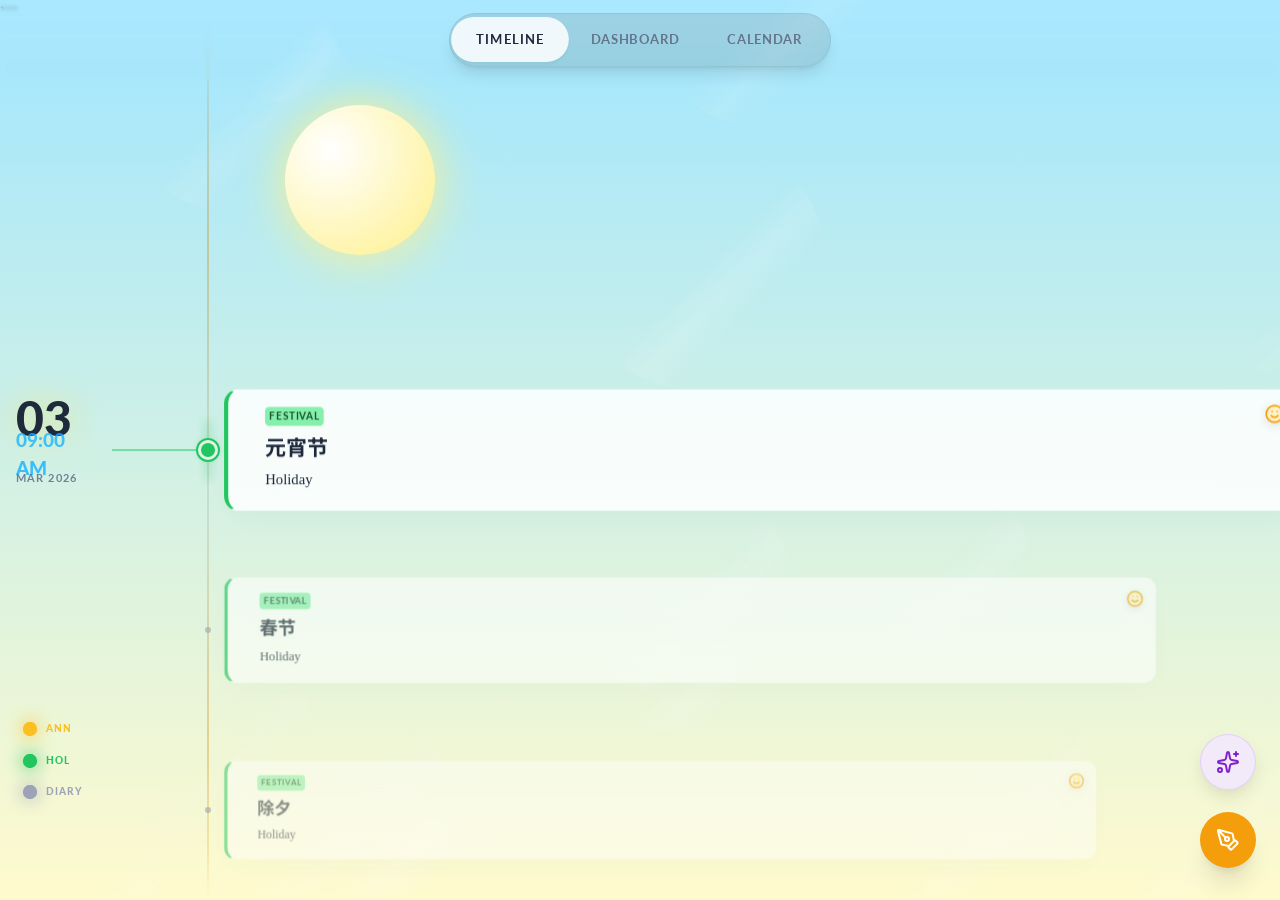
==== commit fcbde428: "Add files via upload" ====
--- a/index.html
+++ b/index.html
@@ -147,15 +147,24 @@
                             <input type="file" id="backup-input" class="hidden" onchange="DataManager.importBackup(this)">
                         </div>
                         <div class="flex justify-between items-center mb-2 border-b border-[var(--line)] pb-2">
-                            <span class="text-xs font-bold text-[var(--text-sec)] uppercase tracking-wider" data-i18n="label_all_entries">All Entries</span>
-                            <button onclick="UI.toggleSelectionMode()" class="bg-[var(--text)] text-[var(--card-bg)] text-xs px-3 py-1 rounded-full font-bold flex items-center gap-1" id="btn-select-mode"><i data-lucide="check-square" class="w-3 h-3"></i> <span id="select-btn-text" data-i18n="btn_select">Select</span></button>
-                        </div>
+    <span class="text-xs font-bold text-[var(--text-sec)] uppercase tracking-wider" data-i18n="label_all_entries">All Entries</span>
+    
+    <div class="flex gap-2">
+        <button onclick="UI.toggleSelectAll()" class="bg-[var(--line)] text-[var(--text)] text-xs px-3 py-1 rounded-full font-bold hidden hover:bg-[var(--primary)] hover:text-white transition-colors" id="btn-select-all">
+            <i data-lucide="list-checks" class="w-3 h-3 inline mr-1"></i><span id="btn-select-all-text">All</span>
+        </button>
+
+        <button onclick="UI.toggleSelectionMode()" class="bg-[var(--text)] text-[var(--card-bg)] text-xs px-3 py-1 rounded-full font-bold flex items-center gap-1 shadow-sm active:scale-95 transition-transform" id="btn-select-mode">
+            <i data-lucide="check-square" class="w-3 h-3"></i> <span id="select-btn-text" data-i18n="btn_select">Select</span>
+        </button>
+    </div>
+</div>
                         <div id="archive-list" class="space-y-2 max-h-[40vh] overflow-y-auto pr-2"></div>
                     </div>
                 </div>
             </div>
 
-            <div id="page-footer" class="w-full py-12 flex flex-col items-center justify-center gap-3 opacity-40 hover:opacity-100 transition-opacity cursor-pointer group" onclick="UI.openInfo()">
+            <div id="page-footer" class="w-full mt-48 py-12 flex flex-col items-center justify-center gap-3 opacity-40 hover:opacity-100 transition-opacity cursor-pointer group" onclick="UI.openInfo()">
                 <div class="flex items-center gap-2">
                    <i data-lucide="hourglass" class="w-4 h-4 text-[var(--text)] group-hover:text-[var(--primary)] transition-colors"></i>
                    <h1 class="text-sm font-logo font-bold tracking-[0.3em] uppercase text-[var(--text)] group-hover:text-[var(--primary)] transition-colors">Timeline</h1>
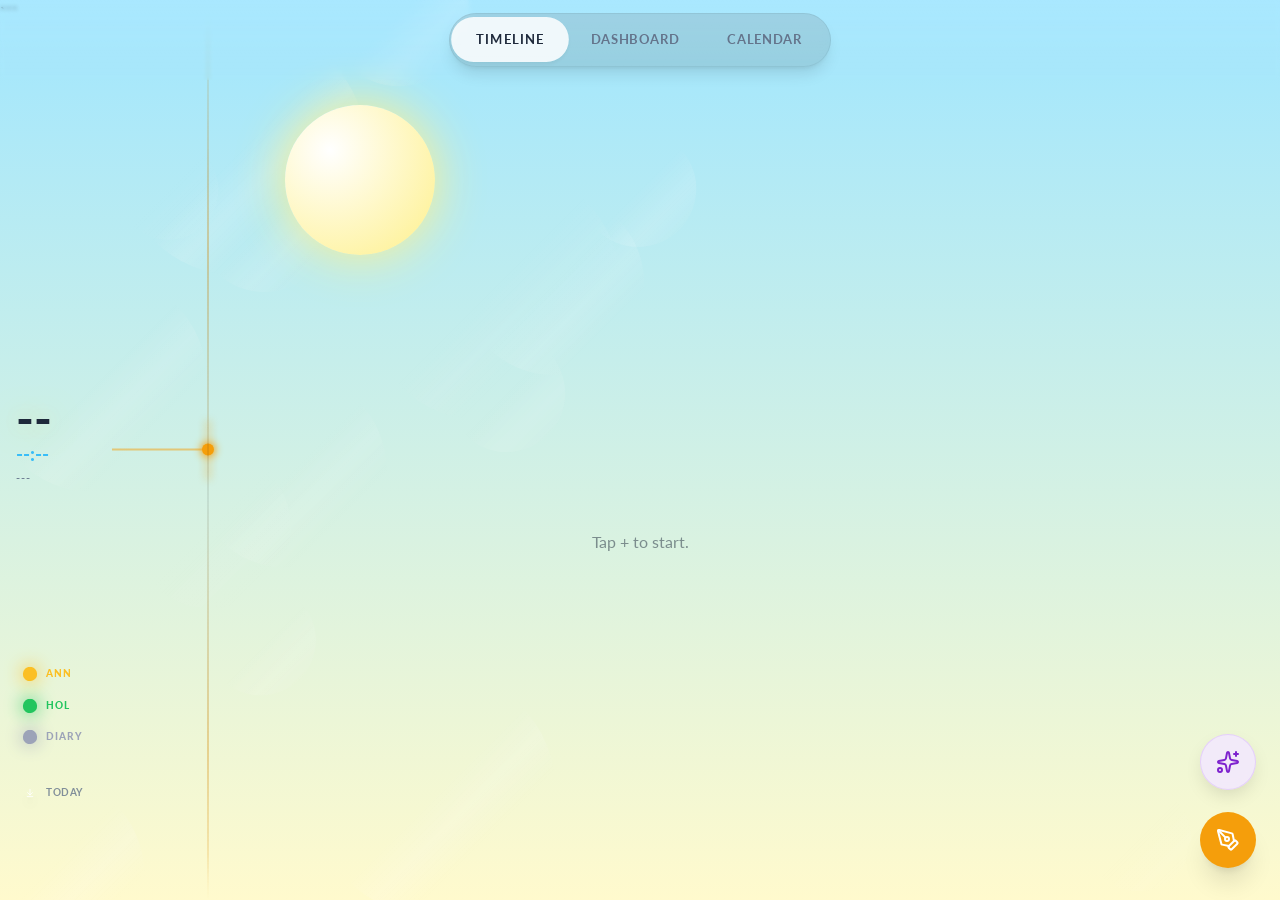
==== commit 4668677f: "Add files via upload" ====
--- a/index.html
+++ b/index.html
@@ -37,10 +37,17 @@
         <div class="hud-meta" id="hud-month-year">---</div>
     </div>
 
-    <div id="filter-fab-group">
+  <div id="filter-fab-group">
         <div class="filter-row" onclick="UI.toggleFilter('anni')"><div class="filter-dot f-anni active"></div><span class="filter-label label-anni" data-i18n="filter_anni">ANN</span></div>
         <div class="filter-row" onclick="UI.toggleFilter('holiday')"><div class="filter-dot f-holiday active"></div><span class="filter-label label-holiday" data-i18n="filter_holiday">HOL</span></div>
         <div class="filter-row" onclick="UI.toggleFilter('normal')"><div class="filter-dot f-normal active"></div><span class="filter-label label-normal" data-i18n="filter_diary">DIARY</span></div>
+        
+        <div class="filter-row mt-6" onclick="UI.scrollToToday()">
+            <div class="filter-dot flex items-center justify-center bg-blue-600 border-none shadow-lg transform hover:scale-110 transition-transform">
+                <i data-lucide="arrow-down-to-line" class="w-3 h-3 text-white"></i>
+            </div>
+            <span class="filter-label font-bold text-[10px] tracking-wider text-[var(--text-sec)] opacity-80">TODAY</span>
+        </div>
     </div>
 
     <div id="center-guide-layer"><div class="guide-beam"></div><div class="guide-cursor" id="beam-cursor"></div></div>
--- a/style.css
+++ b/style.css
@@ -118,7 +118,21 @@
     position: relative; 
     z-index: 10; 
 }
-.entry-item { position: relative; width: 100%; scroll-snap-align: center; scroll-snap-stop: always; display: flex; align-items: center; padding-block: 32px; pointer-events: none; }
+.entry-item { 
+    position: relative; 
+    width: 100%; 
+    
+    /* 配合容器的 proximity */
+    scroll-snap-align: center; 
+    
+    /* 【核心修复】删除 scroll-snap-stop，防止快速滑动时被强制刹车 */
+    /* scroll-snap-stop: always;  <-- 这行必须删掉 */
+    
+    display: flex; 
+    align-items: center; 
+    padding-block: 32px; 
+    pointer-events: none; 
+}
 .timeline-node-wrapper { position: absolute; left: var(--rail-x); top: 50%; transform: translate(-50%, -50%); z-index: 21; pointer-events: none; }
 .timeline-node { width: 6px; height: 6px; border-radius: 50%; background-color: #9ca3af; opacity: 0.6; transition: all 0.3s ease; }
 .entry-item.active-focus .timeline-node { width: 14px; height: 14px; background-color: var(--node-active-color, var(--primary)); opacity: 1; transition: box-shadow 0.3s cubic-bezier(0.175, 0.885, 0.32, 1.275) 0.1s, width 0.2s, height 0.2s; box-shadow: 0 0 0 3px var(--card-bg), 0 0 0 5px var(--node-active-color, var(--primary)); }
@@ -738,3 +752,41 @@
 }
 /* --- 粘贴到 style.css 底部 --- */
 /* --- style.css 底部 --- */
+.card-today-highlight {
+    border: 2px solid var(--primary) !important; /* 强制边框颜色 */
+    box-shadow: 0 0 20px var(--glow-color) !important; /* 发光 */
+    animation: todayPulse 3s infinite ease-in-out; /* 呼吸动画 */
+}
+
+@keyframes todayPulse {
+    0% { box-shadow: 0 0 10px var(--glow-color); transform: scale(1); }
+    50% { box-shadow: 0 0 25px var(--glow-color); transform: scale(1.02); }
+    100% { box-shadow: 0 0 10px var(--glow-color); transform: scale(1); }
+}
+
+/* 2. 日历：小圆点样式修复 */
+.cal-dot {
+    width: 5px;
+    height: 5px;
+    border-radius: 50%;
+    background-color: var(--text-sec); /* 默认灰色 */
+    margin-top: 4px;
+    opacity: 0.6;
+}
+
+/* 3. 日历：今天的小圆点 (特别颜色) */
+.cal-dot-today {
+    background-color: #ef4444 !important; /* 鲜艳的红色 */
+    width: 6px;
+    height: 6px;
+    opacity: 1;
+    box-shadow: 0 0 5px rgba(239, 68, 68, 0.5);
+}
+
+/* 辅助：确保日历格子内容垂直居中 */
+.calendar-cell {
+    display: flex;
+    flex-direction: column;
+    align-items: center;
+    justify-content: center;
+}
